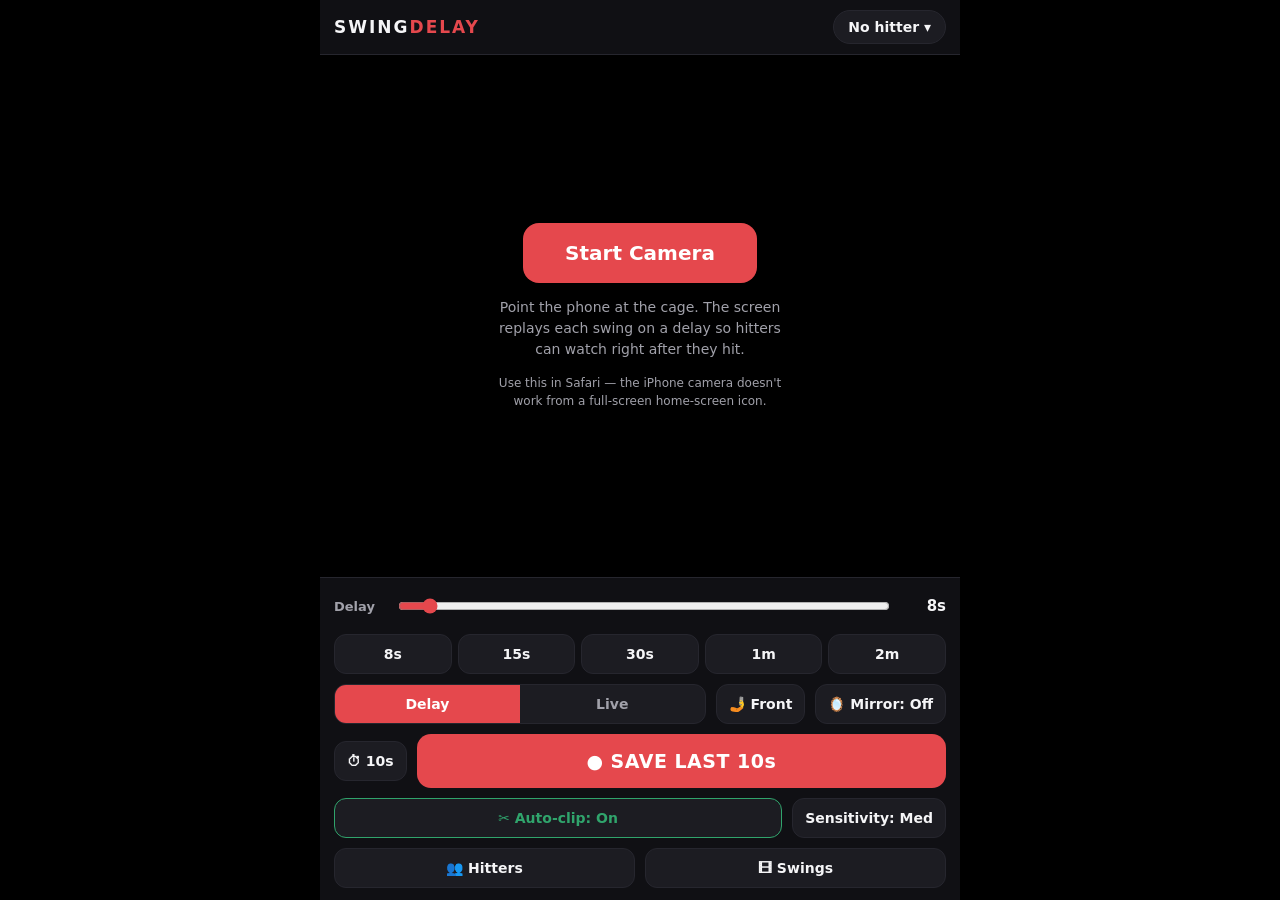
==== index.html @ 63781891 "Fix strobe: only clear+redraw display canvas when the frame actually changes" ====
<!DOCTYPE html>
<html lang="en">
<head>
<meta charset="utf-8"/>
<meta name="viewport" content="width=device-width, initial-scale=1, maximum-scale=1, user-scalable=no, viewport-fit=cover"/>
<!-- NOTE: apple-mobile-web-app-capable is intentionally NOT set. iOS blocks getUserMedia inside standalone home-screen web apps, so the home-screen icon must open this page in Safari, where the camera works. -->
<meta name="mobile-web-app-capable" content="yes"/>
<meta name="apple-mobile-web-app-status-bar-style" content="black-translucent"/>
<meta name="theme-color" content="#000000"/>
<title>Swing Delay</title>
<link rel="icon" href="data:image/svg+xml,%3Csvg xmlns='http://www.w3.org/2000/svg' viewBox='0 0 100 100'%3E%3Ccircle cx='50' cy='50' r='44' fill='%23e5484d'/%3E%3Ccircle cx='50' cy='50' r='17' fill='white'/%3E%3C/svg%3E"/>
<style>
:root{
  --bg:#000; --panel:#101014; --line:#26262e; --txt:#f5f5f7; --dim:#a1a1aa;
  --red:#e5484d; --green:#30a46c; --blue:#3e9bff; --amber:#f5a524;
}
*{box-sizing:border-box;-webkit-tap-highlight-color:transparent;}
html,body{height:100%;margin:0;padding:0;}
body{
  background:var(--bg); color:var(--txt);
  font-family:-apple-system,BlinkMacSystemFont,"SF Pro Text",system-ui,sans-serif;
  display:flex; flex-direction:column; max-width:640px; margin:0 auto;
  height:100%; height:100dvh; overflow:hidden; overscroll-behavior:none;
  user-select:none; -webkit-user-select:none;
}
button{font-family:inherit;}
.topbar{
  display:flex; align-items:center; justify-content:space-between;
  padding:calc(env(safe-area-inset-top,0px) + 10px) 14px 10px;
  border-bottom:1px solid var(--line); background:var(--panel);
}
.topbar h1{font-size:17px; letter-spacing:2px; margin:0; font-weight:800;}
.topbar h1 span{color:var(--red);}
#profileChip{
  background:#1c1c22; color:var(--txt); border:1px solid var(--line);
  border-radius:999px; padding:8px 14px; font-size:14px; font-weight:600; max-width:55%;
  white-space:nowrap; overflow:hidden; text-overflow:ellipsis;
}
#profileChip .bats{color:var(--amber); font-weight:800; margin-left:6px;}
main{flex:1; display:flex; flex-direction:column; min-height:0; position:relative;}
#stage{flex:1; position:relative; background:#000; min-height:0;}
#view{position:absolute; inset:0; width:100%; height:100%; display:block;}
.overlay{
  position:absolute; inset:0; display:flex; flex-direction:column; gap:14px;
  align-items:center; justify-content:center; background:rgba(0,0,0,.72);
  text-align:center; padding:24px; z-index:5;
}
.overlay[hidden]{display:none;}
.overlay p{color:var(--dim); font-size:14px; line-height:1.5; margin:0; max-width:300px;}
#startBtn{
  background:var(--red); color:#fff; border:0; border-radius:16px;
  font-size:20px; font-weight:800; padding:18px 42px;
}
#startBtn:disabled{opacity:.55;}
#warmup{font-size:15px; color:var(--dim); letter-spacing:1px;}
#warmup .dot{display:inline-block; width:8px; height:8px; border-radius:50%; background:var(--amber); margin-right:8px; animation:blink 1s infinite;}
.warmup-inner{font-size:15px; letter-spacing:1px;}
@keyframes blink{50%{opacity:.2;}}
#recDot{
  position:absolute; top:calc(env(safe-area-inset-top,0px) + 12px); left:14px; z-index:4;
  display:flex; align-items:center; gap:6px; font-size:12px; font-weight:700; color:var(--txt);
  background:rgba(0,0,0,.55); padding:6px 10px; border-radius:999px;
}
#recDot[hidden]{display:none;}
#recDot i{width:9px; height:9px; border-radius:50%; background:var(--red); animation:blink 1.2s infinite;}
.controls{background:var(--panel); border-top:1px solid var(--line); padding:10px 14px calc(env(safe-area-inset-bottom,0px) + 12px);}
.crow{display:flex; align-items:center; gap:10px; margin-bottom:10px;}
.crow:last-child{margin-bottom:0;}
.clabel{font-size:13px; color:var(--dim); font-weight:600; min-width:52px;}
#delayRange{flex:1; accent-color:var(--red); height:32px;}
#delayVal{font-size:15px; font-weight:800; min-width:44px; text-align:right;}
.seg{display:flex; background:#1c1c22; border:1px solid var(--line); border-radius:12px; overflow:hidden;}
.seg button{
  flex:1; background:transparent; border:0; color:var(--dim);
  font-size:14px; font-weight:700; padding:11px 0;
}
.seg button.on{background:var(--red); color:#fff;}
.tbtn{
  background:#1c1c22; color:var(--txt); border:1px solid var(--line);
  border-radius:12px; font-size:14px; font-weight:700; padding:11px 12px;
}
.tbtn.on{border-color:var(--green); color:var(--green);}
#saveLenBtn{min-width:64px;}
#saveBtn{
  flex:1; background:var(--red); color:#fff; border:0; border-radius:14px;
  font-size:19px; font-weight:800; padding:16px 0; letter-spacing:.5px;
}
#saveBtn:active{transform:scale(.98);}
.navrow{display:flex; gap:10px;}
.navrow .tbtn{flex:1;}
section.page{flex:1; display:flex; flex-direction:column; min-height:0; background:var(--bg);}
section.page[hidden]{display:none;}
.pagehead{display:flex; align-items:center; justify-content:space-between; padding:14px; border-bottom:1px solid var(--line);}
.pagehead h2{margin:0; font-size:18px;}
.scroll{flex:1; overflow-y:auto; -webkit-overflow-scrolling:touch; padding:12px 14px 24px;}
.card{
  background:var(--panel); border:1px solid var(--line); border-radius:14px;
  padding:13px 14px; margin-bottom:10px; display:flex; align-items:center; gap:10px;
}
.card .nm{flex:1; min-width:0;}
.card .nm b{display:block; font-size:16px; white-space:nowrap; overflow:hidden; text-overflow:ellipsis;}
.card .nm small{color:var(--dim); font-size:12px;}
.badge{
  font-size:12px; font-weight:800; border-radius:8px; padding:4px 8px;
  background:#1c1c22; border:1px solid var(--line); color:var(--amber);
}
.card.sel{border-color:var(--red);}
.mini{
  background:#1c1c22; color:var(--txt); border:1px solid var(--line);
  border-radius:10px; font-size:13px; font-weight:700; padding:9px 11px;
}
.mini.danger{color:var(--red); border-color:#4a2226;}
.mini.go{color:var(--green); border-color:#1d4030;}
.addrow{display:flex; gap:8px; margin-top:6px;}
.addrow input{
  flex:1; background:#1c1c22; border:1px solid var(--line); color:var(--txt);
  border-radius:12px; font-size:16px; padding:12px; font-family:inherit;
}
.addrow select{
  background:#1c1c22; border:1px solid var(--line); color:var(--txt);
  border-radius:12px; font-size:16px; padding:0 10px; font-family:inherit;
}
#addProfileBtn{background:var(--green); color:#fff; border:0; border-radius:12px; font-size:15px; font-weight:800; padding:0 18px;}
.empty{color:var(--dim); text-align:center; padding:32px 20px; font-size:14px; line-height:1.6;}
#playerModal{position:fixed; inset:0; background:rgba(0,0,0,.94); z-index:50; display:flex; flex-direction:column;}
#playerModal[hidden]{display:none;}
#player{flex:1; width:100%; background:#000; min-height:0;}
.prow{display:flex; gap:8px; padding:12px 14px calc(env(safe-area-inset-bottom,0px) + 12px);}
.prow .mini{flex:1; font-size:15px; padding:13px 0;}
#toast{
  position:fixed; left:50%; bottom:calc(env(safe-area-inset-bottom,0px) + 90px); transform:translateX(-50%) translateY(20px);
  background:#232329; color:var(--txt); border:1px solid var(--line); border-radius:999px;
  padding:11px 20px; font-size:14px; font-weight:600; opacity:0; pointer-events:none;
  transition:opacity .25s, transform .25s; z-index:99; max-width:88%; text-align:center;
}
#toast.show{opacity:1; transform:translateX(-50%) translateY(0);}
</style>
</head>
<body>

<header class="topbar">
  <h1>SWING<span>DELAY</span></h1>
  <button id="profileChip" type="button">No hitter ▾</button>
</header>

<main id="viewCamera">
  <div id="stage">
    <canvas id="view"></canvas>
    <video id="delayPlayer" muted playsinline preload="auto" style="position:absolute;inset:0;width:100%;height:100%;object-fit:cover;display:none;background:#000"></video>
    <div id="recDot" hidden><i></i>REC</div>
    <div id="warmup" class="overlay" hidden><div class="warmup-inner"><span class="dot"></span>BUFFERING…</div></div>
    <div id="startOverlay" class="overlay">
      <button id="startBtn" type="button">Start Camera</button>
      <p>Point the phone at the cage. The screen replays each swing on a delay so hitters can watch right after they hit.</p>
      <p style="font-size:12px">Use this in Safari — the iPhone camera doesn't work from a full-screen home-screen icon.</p>
      <div id="camError" hidden style="background:#2a1215;border:1px solid #5c2228;border-radius:14px;padding:14px;max-width:330px">
        <b style="color:#ff8589">Camera unavailable</b>
        <p id="camErrorText" style="margin:8px 0 12px"></p>
        <button id="copyLinkBtn" type="button" class="tbtn">Copy app link</button>
      </div>
    </div>
  </div>
  <div class="controls">
    <div class="crow">
      <span class="clabel">Delay</span>
      <input id="delayRange" type="range" min="2" max="120" step="1" value="8"/>
      <span id="delayVal">8s</span>
    </div>
    <div class="crow" style="gap:6px">
      <button type="button" class="tbtn preset" data-d="8" style="flex:1">8s</button>
      <button type="button" class="tbtn preset" data-d="15" style="flex:1">15s</button>
      <button type="button" class="tbtn preset" data-d="30" style="flex:1">30s</button>
      <button type="button" class="tbtn preset" data-d="60" style="flex:1">1m</button>
      <button type="button" class="tbtn preset" data-d="120" style="flex:1">2m</button>
    </div>
    <div class="crow">
      <div class="seg" style="flex:1">
        <button id="modeDelay" type="button" class="on">Delay</button>
        <button id="modeLive" type="button">Live</button>
      </div>
      <button id="camSwitch" type="button" class="tbtn">🤳 Front</button>
      <button id="mirrorBtn" type="button" class="tbtn">🪞 Mirror: Off</button>
    </div>
    <div class="crow">
      <button id="saveLenBtn" type="button" class="tbtn">⏱ 10s</button>
      <button id="saveBtn" type="button">● SAVE SWING</button>
    </div>
    <div class="crow">
      <button id="autoClipBtn" type="button" class="tbtn" style="flex:1">✂️ Auto-clip: On</button>
      <button id="sensBtn" type="button" class="tbtn">Sensitivity: Med</button>
    </div>
    <div class="crow navrow">
      <button id="navHitters" type="button" class="tbtn">👥 Hitters</button>
      <button id="navSwings" type="button" class="tbtn">🎞 Swings</button>
    </div>
  </div>
</main>

<section id="viewProfiles" class="page" hidden>
  <div class="pagehead"><h2>Hitters</h2><button id="backFromProfiles" type="button" class="mini">← Camera</button></div>
  <div class="scroll">
    <div id="profileList"></div>
    <div class="addrow">
      <input id="newName" type="text" placeholder="Hitter name" autocomplete="off" maxlength="40"/>
      <select id="newBats"><option value="R">R</option><option value="L">L</option><option value="S">S</option></select>
      <button id="addProfileBtn" type="button">Add</button>
    </div>
  </div>
</section>

<section id="viewSwings" class="page" hidden>
  <div class="pagehead"><h2 id="swingsTitle">Swings</h2><button id="backFromSwings" type="button" class="mini">← Camera</button></div>
  <div class="scroll"><div id="swingList"></div></div>
</section>

<div id="playerModal" hidden>
  <video id="player" controls playsinline preload="metadata"></video>
  <div class="prow">
    <button id="shareSwingBtn" type="button" class="mini go">Share</button>
    <button id="dlSwingBtn" type="button" class="mini">Download</button>
    <button id="delSwingBtn" type="button" class="mini danger">Delete</button>
    <button id="closePlayerBtn" type="button" class="mini">Close</button>
  </div>
</div>

<div id="toast"></div>
<video id="src" muted playsinline style="display:none"></video>

<script>
'use strict';
/* ================= helpers ================= */
const $ = (id) => document.getElementById(id);
function toast(msg){
  const t = $('toast');
  t.textContent = msg;
  t.classList.add('show');
  clearTimeout(t._timer);
  t._timer = setTimeout(() => t.classList.remove('show'), 2400);
}
function fmtDate(ts){
  const d = new Date(ts);
  return d.toLocaleDateString(undefined,{month:'short',day:'numeric'}) + ' ' +
         d.toLocaleTimeString(undefined,{hour:'numeric',minute:'2-digit'});
}
function fileStamp(ts){
  const d = new Date(ts), p = (n) => String(n).padStart(2,'0');
  return d.getFullYear() + p(d.getMonth()+1) + p(d.getDate()) + '-' + p(d.getHours()) + p(d.getMinutes());
}
function fmtDelay(s){
  s = Math.round(s);
  if (s < 60) return s + 's';
  const m = Math.floor(s / 60), r = s % 60;
  return r ? (m + 'm ' + r + 's') : (m + 'm');
}
function safeName(s){ return ((s || 'hitter').replace(/[^\w\-]+/g,'').slice(0,24)) || 'hitter'; }

/* ================= prefs ================= */
const DEFAULT_PREFS = { delay:8, mode:'delay', saveLen:10, facing:'user', flip:{user:false,environment:false}, profileId:null, autoClip:true, sens:'med' };
let prefs = Object.assign({}, DEFAULT_PREFS);
try {
  const raw = localStorage.getItem('swingdelay-prefs');
  if (raw) prefs = Object.assign({}, DEFAULT_PREFS, JSON.parse(raw));
} catch(e){}
if (!prefs.flip || typeof prefs.flip !== 'object') prefs.flip = {user:false, environment:false};
function savePrefs(){ try { localStorage.setItem('swingdelay-prefs', JSON.stringify(prefs)); } catch(e){} }
function flipOn(){ return !!(prefs.flip && prefs.flip[prefs.facing]); }

/* ================= IndexedDB ================= */
let db = null;
function openDB(){
  return new Promise((resolve, reject) => {
    const req = indexedDB.open('swing-delay-db', 1);
    req.onupgradeneeded = (e) => {
      const d = e.target.result;
      d.createObjectStore('profiles', {keyPath:'id', autoIncrement:true});
      const s = d.createObjectStore('swings', {keyPath:'id', autoIncrement:true});
      s.createIndex('byProfile', 'profileId', {unique:false});
    };
    req.onsuccess = (e) => resolve(e.target.result);
    req.onerror = () => reject(req.error);
  });
}
function idb(store, mode, fn){
  return new Promise((resolve, reject) => {
    let req;
    try { req = fn(db.transaction(store, mode).objectStore(store)); }
    catch(err){ reject(err); return; }
    req.onsuccess = () => resolve(req.result);
    req.onerror = () => reject(req.error);
  });
}
const Profiles = {
  all: () => idb('profiles','readonly',(s) => s.getAll()),
  add: (p) => idb('profiles','readwrite',(s) => s.add(p)),
  del: (id) => idb('profiles','readwrite',(s) => s.delete(id))
};
const Swings = {
  byProfile: (pid) => idb('swings','readonly',(s) => s.index('byProfile').getAll(pid)),
  get: (id) => idb('swings','readonly',(s) => s.get(id)),
  add: (sw) => idb('swings','readwrite',(s) => s.add(sw)),
  del: (id) => idb('swings','readwrite',(s) => s.delete(id))
};

/* ================= camera + delay engine ================= */
const src = $('src'), view = $('view'), vctx = view.getContext('2d'), dpv = $('delayPlayer');
const capCanvas = document.createElement('canvas');   // small frames for the delay buffer
const recCanvas = document.createElement('canvas');   // full-res frames for recording
let stream = null, camReady = false, capTimer = null, rafId = 0;
let frameBuf = [];              // [{bm: ImageBitmap, t}] newest last (t = performance.now())
let lastDrawn = null;           // bitmap currently on the display canvas (skip redundant redraws)
let recorder = null, chunks = [], initChunk = null, recMime = '', recExt = 'mp4';
const MAX_BUF_MS = 17500;       // covers the 15s max delay + margin
let recTick = 0;

function drawCorrected(ctx, w, h, flip){
  const vw = src.videoWidth, vh = src.videoHeight;
  if (!vw || !vh || src.readyState < 2) return false;
  const s = Math.max(w/vw, h/vh), dw = vw*s, dh = vh*s;
  const dx = (w-dw)/2, dy = (h-dh)/2;
  ctx.save();
  if (flip){ ctx.translate(w, 0); ctx.scale(-1, 1); }
  ctx.drawImage(src, dx, dy, dw, dh);
  ctx.restore();
  return true;
}
function drawCover(ctx, img, cw, ch){
  const vw = img.width || img.videoWidth || img.naturalWidth, vh = img.height || img.videoHeight || img.naturalHeight;
  if (!vw || !vh) return;
  const s = Math.max(cw/vw, ch/vh), dw = vw*s, dh = vh*s;
  ctx.drawImage(img, (cw-dw)/2, (ch-dh)/2, dw, dh);
}
/* ================= swing auto-detection =================
   Watches the motion level of the captured frames. A swing shows up as a
   burst of strong motion; when it settles, the clip [start-1.2s, end+0.6s]
   is saved automatically under the selected hitter. */
const MOTION_W = 48, MOTION_H = 27;
const motionCanvas = document.createElement('canvas');
motionCanvas.width = MOTION_W; motionCanvas.height = MOTION_H;
const motionCtx = motionCanvas.getContext('2d', {willReadFrequently:true});
let prevMotion = null, consecHigh = 0, consecLow = 0;
let swingState = 'idle', swingStartWall = 0, lastClipAt = 0;
const SENS = {
  low:  {start:0.16, end:0.050, label:'Low'},
  med:  {start:0.10, end:0.040, label:'Med'},
  high: {start:0.06, end:0.030, label:'High'}
};
function resetSwingDetect(){ swingState = 'idle'; consecHigh = 0; consecLow = 0; prevMotion = null; }
function motionScore(){
  motionCtx.drawImage(capCanvas, 0, 0, MOTION_W, MOTION_H);
  let d;
  try { d = motionCtx.getImageData(0, 0, MOTION_W, MOTION_H).data; }
  catch(e){ return 0; }
  if (!prevMotion){ prevMotion = new Uint8ClampedArray(d.length); prevMotion.set(d); return 0; }
  let sum = 0;
  const n = MOTION_W * MOTION_H;
  for (let i = 0; i < d.length; i += 4){
    const g = (d[i] + d[i+1] + d[i+2]) / 3;
    const pg = (prevMotion[i] + prevMotion[i+1] + prevMotion[i+2]) / 3;
    sum += Math.abs(g - pg);
  }
  prevMotion.set(d);
  return sum / n / 255;
}
function updateSwingDetect(score){
  const now = Date.now();
  if (!prefs.autoClip || !prefs.profileId || !camReady){ resetSwingDetect(); return; }
  if (now - lastClipAt < 5000){ resetSwingDetect(); return; }   // cooldown between auto clips
  const th = SENS[prefs.sens] || SENS.med;
  if (swingState === 'idle'){
    consecHigh = (score > th.start) ? consecHigh + 1 : 0;
    if (consecHigh >= 3){ swingState = 'swinging'; swingStartWall = now; consecLow = 0; }
  } else {
    consecLow = (score < th.end) ? consecLow + 1 : 0;
    const dur = now - swingStartWall;
    if ((consecLow >= 8 && dur > 800) || dur > 6000) finishAutoClip(now);
  }
}
function finishAutoClip(now){
  resetSwingDetect();
  lastClipAt = now;
  let t0 = swingStartWall - 1200, t1 = now + 600;
  if (t1 - t0 < 2000) t1 = t0 + 2000;
  const blob = extractClip(t0, t1);
  if (!blob) return;   // not enough buffered video yet
  const dur = Math.round((t1 - t0) / 1000);
  Swings.add({profileId: prefs.profileId, ts: Date.now(), dur: dur, mime: recMime, blob: blob}).then(() => {
    toast('Auto-clipped swing ✓');
    if (!$('viewSwings').hidden) renderSwings();
  }).catch(() => {});
}

/* ============ delay frame buffer (ImageBitmap ring, no encode/decode) ============ */
function captureFrame(){
  if (!camReady || src.readyState < 2) return;
  const vw = src.videoWidth, vh = src.videoHeight;
  if (!vw || !vh) return;
  const W = 320, H = Math.round(W * vh / vw);
  if (capCanvas.width !== W || capCanvas.height !== H){ capCanvas.width = W; capCanvas.height = H; }
  if (!drawCorrected(capCanvas.getContext('2d'), W, H, flipOn())) return;
  const t = performance.now();
  if (window.createImageBitmap){
    createImageBitmap(capCanvas).then((bm) => {
      frameBuf.push({bm: bm, t: t});
      pruneFrames();
    }).catch(() => {});
  }
  updateSwingDetect(motionScore());
}
function pruneFrames(){
  const cutoff = performance.now() - MAX_BUF_MS;
  while (frameBuf.length && frameBuf[0].t < cutoff){
    const f = frameBuf.shift();
    try { f.bm.close(); } catch(e){}
  }
}
function clearFrames(){
  frameBuf.forEach((f) => { try { f.bm.close(); } catch(e){} });
  frameBuf = [];
  lastDrawn = null;
}

/* ============ long-delay playback (for delays over 15s, up to 2 min) ============
   The recorder's 1-second chunks double as a ~2.5-minute lookback buffer, so
   long delays play those chunks through a video element instead of the
   frame ring (which would need far too much memory at that range). */
let dpCurT = -1, dpUrl = null, dpLastTick = 0;
function dpCleanup(){
  try { dpv.pause(); } catch(e){}
  dpv.removeAttribute('src'); dpv.load();
  if (dpUrl){ try { URL.revokeObjectURL(dpUrl); } catch(e){} dpUrl = null; }
  dpCurT = -1;
  dpv.style.display = 'none';
}
function dpChunkFor(target){
  for (let i = chunks.length - 1; i >= 0; i--){
    const c = chunks[i];
    if (c.blob === initChunk) continue;
    if (c.t - 1000 <= target) return c;
  }
  return null;
}
function dpPlayChunkT(t){
  const c = chunks.find((x) => x.t === t && x.blob !== initChunk);
  if (!c || !initChunk) return;
  if (dpUrl){ try { URL.revokeObjectURL(dpUrl); } catch(e){} }
  dpCurT = t;
  dpUrl = URL.createObjectURL(new Blob([initChunk, c.blob], {type: recMime}));
  dpv.style.display = 'block';
  if (dpv.src !== dpUrl) dpv.src = dpUrl;
  dpv.play().catch(() => {});
}
function dpTick(){
  if (!camReady || !initChunk || chunks.length < 3) return;
  const target = Date.now() - prefs.delay * 1000;
  const c = dpChunkFor(target);
  if (!c){ $('warmup').hidden = false; return; }   // still buffering up to the delay
  $('warmup').hidden = true;
  if (c.t === dpCurT){
    if (dpv.paused) dpv.play().catch(() => {});
    return;
  }
  dpPlayChunkT(c.t);
}
function dpOnEnded(){
  // advance to the chunk right after the one that just finished
  const want = dpCurT + 1000;
  let best = null, bestD = 1e9;
  for (const c of chunks){
    if (c.blob === initChunk) continue;
    const d = Math.abs(c.t - want);
    if (d < bestD){ bestD = d; best = c; }
  }
  if (best && bestD < 800) dpPlayChunkT(best.t);
  else dpCurT = -1;   // watchdog tick will resync
}
function drawLoop(){
  rafId = requestAnimationFrame(drawLoop);
  if (!camReady || src.readyState < 2) return;
  const cw = view.width, ch = view.height;
  if (!cw || !ch) return;
  const flip = flipOn();
  const longDelay = prefs.mode === 'delay' && prefs.delay > 15;
  if (longDelay){
    if (dpv.style.display !== 'block') dpv.style.display = 'block';
    const nowMs = performance.now();
    if (nowMs - dpLastTick > 400){ dpLastTick = nowMs; dpTick(); }
  } else {
    if (dpv.style.display === 'block') dpCleanup();
    if (prefs.mode === 'live'){
      // live preview goes through the corrected path too, so the mirror toggle is honored
      vctx.fillStyle = '#000';
      vctx.fillRect(0, 0, cw, ch);
      if (!drawCorrected(vctx, cw, ch, flip)) drawCover(vctx, src, cw, ch);
      lastDrawn = null;
      $('warmup').hidden = true;
    } else {
      const target = performance.now() - prefs.delay*1000;
      let f = null;
      for (let i = frameBuf.length-1; i >= 0; i--){ if (frameBuf[i].t <= target){ f = frameBuf[i]; break; } }
      if (!f && frameBuf.length) f = frameBuf[0];
      if (f){
        // Redraw ONLY when the frame actually changes — and clear+draw together,
        // otherwise the screen strobes black between frames.
        if (f.bm !== lastDrawn){
          vctx.fillStyle = '#000';
          vctx.fillRect(0, 0, cw, ch);
          drawCover(vctx, f.bm, cw, ch);
          lastDrawn = f.bm;
        }
        const span = performance.now() - frameBuf[0].t;
        $('warmup').hidden = span >= prefs.delay*1000;
      } else {
        $('warmup').hidden = false;
      }
    }
  }
  // background recording canvas (corrected, full res) — every 2nd frame is plenty
  if ((recTick++ % 2) === 0){
    const vw = src.videoWidth, vh = src.videoHeight;
    if (vw && vh){
      const RW = 1280, RH = Math.round(RW * vh / vw);
      if (recCanvas.width !== RW || recCanvas.height !== RH){ recCanvas.width = RW; recCanvas.height = RH; }
      drawCorrected(recCanvas.getContext('2d'), RW, RH, flip);
    }
  }
}
function pickMime(){
  if (!window.MediaRecorder) return '';
  const cands = ['video/mp4;codecs="avc1.42E01E,mp4a.40.2"','video/mp4','video/webm;codecs=vp9','video/webm'];
  for (const m of cands){ try { if (MediaRecorder.isTypeSupported(m)) return m; } catch(e){} }
  return '';
}
function startRecorder(){
  stopRecorder();
  recMime = pickMime();
  if (!recMime){ toast('This browser cannot record video.'); return; }
  recExt = recMime.indexOf('mp4') >= 0 ? 'mp4' : 'webm';
  chunks = []; initChunk = null;
  let rs = null;
  try { rs = recCanvas.captureStream(24); } catch(e){ toast('Recording is not supported here.'); return; }
  try {
    recorder = new MediaRecorder(rs, {mimeType: recMime, videoBitsPerSecond: 4000000});
  } catch(e){ toast('Recorder failed to start.'); return; }
  recorder.ondataavailable = (e) => {
    if (e.data && e.data.size > 0){
      if (!initChunk) initChunk = e.data;
      chunks.push({blob:e.data, t:Date.now()});
      const cut = Date.now() - 150000;
      while (chunks.length && chunks[0].t < cut) chunks.shift();
    }
  };
  recorder.onerror = () => toast('Recording error.');
  try { recorder.start(1000); } catch(e){}
}
function stopRecorder(){
  if (recorder && recorder.state !== 'inactive'){ try { recorder.stop(); } catch(e){} }
  recorder = null;
}
let starting = false;
function showCamError(kind){
  const box = $('camError'), txt = $('camErrorText');
  let msg;
  if (kind === 'standalone'){
    msg = 'You opened the old full-screen icon, and Apple blocks the iPhone camera in those. Delete this icon from your home screen, then open the app link in Safari (or add it to your home screen again — the new icon opens in Safari, where the camera works).';
  } else if (kind === 'noapi'){
    msg = 'This browser can\u2019t reach the camera. Open the app link in Safari on your iPhone and tap Start Camera there.';
  } else if (kind === 'NotAllowedError' || kind === 'SecurityError'){
    msg = 'Camera permission was blocked. In Safari, tap the aA button in the address bar \u2192 Website Settings \u2192 Camera \u2192 Allow, then tap Start Camera again.';
  } else if (kind === 'NotFoundError' || kind === 'OverconstrainedError'){
    msg = 'No camera was found on this device (' + kind + ').';
  } else {
    msg = 'The camera didn\u2019t start (' + (kind || 'unknown error') + '). Try opening the app link in Safari.';
  }
  txt.textContent = msg;
  box.hidden = false;
}
function hideCamError(){ $('camError').hidden = true; }
async function startCamera(){
  if (starting) return;
  hideCamError();
  if (window.navigator.standalone === true){ showCamError('standalone'); return; }
  if (!navigator.mediaDevices || !navigator.mediaDevices.getUserMedia){ showCamError('noapi'); return; }
  starting = true;
  const btn = $('startBtn');
  btn.disabled = true; btn.textContent = 'Starting…';
  stopCamera();
  try {
    stream = await navigator.mediaDevices.getUserMedia({
      video: {facingMode: prefs.facing, width:{ideal:1280}, height:{ideal:720}},
      audio: false
    });
  } catch(err){
    starting = false;
    btn.disabled = false; btn.textContent = 'Start Camera';
    showCamError(err && err.name);
    return;
  }
  src.srcObject = stream;
  try { await src.play(); } catch(e){}
  camReady = true;
  $('startOverlay').hidden = true;
  $('recDot').hidden = false;
  clearFrames();
  resetSwingDetect();
  fitCanvas();
  capTimer = setInterval(captureFrame, 83);
  cancelAnimationFrame(rafId);
  rafId = requestAnimationFrame(drawLoop);
  startRecorder();
  starting = false;
  btn.disabled = false; btn.textContent = 'Start Camera';
}
function stopCamera(){
  camReady = false;
  if (capTimer){ clearInterval(capTimer); capTimer = null; }
  cancelAnimationFrame(rafId);
  stopRecorder();
  if (stream){ stream.getTracks().forEach((t) => { try { t.stop(); } catch(e){} }); stream = null; }
  src.srcObject = null;
  clearFrames();
  resetSwingDetect();
  dpCleanup();
  $('startOverlay').hidden = false;
  $('warmup').hidden = true;
  $('recDot').hidden = true;
}

/* ================= clip extraction + saving =================
   The recorder keeps ~2.5 min of 1s chunks. A clip is the init segment +
   every chunk overlapping [t0, t1]. */
function extractClip(t0, t1){
  if (!recorder || !initChunk || chunks.length < 3) return null;
  const segs = chunks.filter((c) => {
    if (c.blob === initChunk) return false;
    const cs = c.t - 1000, ce = c.t;   // chunk covers roughly [t-1000, t]
    return cs <= t1 && ce >= t0;
  }).map((c) => c.blob);
  if (!segs.length) return null;
  return new Blob([initChunk].concat(segs), {type: recMime});
}
async function saveSwing(){
  if (!prefs.profileId){ toast('Pick a hitter first.'); showView('profiles'); return; }
  const now = Date.now();
  const blob = extractClip(now - prefs.saveLen*1000, now);
  if (!blob){ toast('Still rolling — try again in a few seconds.'); return; }
  try {
    await Swings.add({profileId: prefs.profileId, ts: Date.now(), dur: prefs.saveLen, mime: recMime, blob: blob});
  } catch(e){ toast('Save failed — storage may be full.'); return; }
  const p = await getProfile(prefs.profileId);
  toast('Saved to ' + (p ? p.name : 'hitter'));
  if (!$('viewSwings').hidden) renderSwings();
}
async function getProfile(id){
  const all = await Profiles.all();
  for (const p of all) if (p.id === id) return p;
  return null;
}

/* ================= views ================= */
const VIEWS = ['viewCamera','viewProfiles','viewSwings'];
function showView(id){
  VIEWS.forEach((v) => { $(v).hidden = (v !== id); });
  if (id === 'viewProfiles') renderProfiles();
  if (id === 'viewSwings') renderSwings();
  if (id === 'viewCamera') fitCanvas();
}
function fitCanvas(){
  const r = $('stage').getBoundingClientRect();
  const dpr = Math.min(2, window.devicePixelRatio || 1);
  const w = Math.max(1, Math.round(r.width * dpr)), h = Math.max(1, Math.round(r.height * dpr));
  if (view.width !== w || view.height !== h){ view.width = w; view.height = h; }
}

/* ================= profiles UI ================= */
async function refreshChip(){
  const p = prefs.profileId ? await getProfile(prefs.profileId) : null;
  $('profileChip').innerHTML = p ? (escapeHtml(p.name) + '<span class="bats">' + escapeHtml(p.bats||'') + '</span> ▾') : 'No hitter ▾';
}
function escapeHtml(s){ return String(s).replace(/[&<>"']/g, (c) => ({'&':'&amp;','<':'&lt;','>':'&gt;','"':'&quot;',"'":'&#39;'}[c])); }
async function renderProfiles(){
  const list = $('profileList');
  const profiles = await Profiles.all();
  profiles.sort((a,b) => (a.name||'').localeCompare(b.name||''));
  if (!profiles.length){ list.innerHTML = '<div class="empty">No hitters yet.<br/>Add your first hitter below.</div>'; return; }
  const counts = {};
  for (const p of profiles){
    try { counts[p.id] = (await Swings.byProfile(p.id)).length; } catch(e){ counts[p.id] = 0; }
  }
  list.innerHTML = '';
  profiles.forEach((p) => {
    const card = document.createElement('div');
    card.className = 'card' + (p.id === prefs.profileId ? ' sel' : '');
    const nm = document.createElement('div'); nm.className = 'nm';
    const b = document.createElement('b'); b.textContent = p.name;
    const sm = document.createElement('small'); sm.textContent = (counts[p.id]||0) + ' saved swings';
    nm.appendChild(b); nm.appendChild(sm);
    const badge = document.createElement('span'); badge.className = 'badge'; badge.textContent = p.bats || '';
    const sel = document.createElement('button'); sel.type='button'; sel.className='mini go'; sel.textContent='Select';
    sel.onclick = async () => { prefs.profileId = p.id; savePrefs(); await refreshChip(); await renderProfiles(); toast(p.name + ' selected'); };
    const vw = document.createElement('button'); vw.type='button'; vw.className='mini'; vw.textContent='Swings';
    vw.onclick = async () => { prefs.profileId = p.id; savePrefs(); await refreshChip(); showView('swings'); };
    const del = document.createElement('button'); del.type='button'; del.className='mini danger'; del.textContent='✕';
    del.onclick = async () => {
      if (!confirm('Delete ' + p.name + ' and all saved swings?')) return;
      const sws = await Swings.byProfile(p.id);
      for (const s of sws){ try { await Swings.del(s.id); } catch(e){} }
      await Profiles.del(p.id);
      if (prefs.profileId === p.id){ prefs.profileId = null; savePrefs(); await refreshChip(); }
      await renderProfiles();
    };
    card.appendChild(nm); card.appendChild(badge); card.appendChild(sel); card.appendChild(vw); card.appendChild(del);
    list.appendChild(card);
  });
}
async function renderSwings(){
  const list = $('swingList');
  const p = prefs.profileId ? await getProfile(prefs.profileId) : null;
  $('swingsTitle').textContent = p ? ('Swings — ' + p.name) : 'Swings';
  if (!p){ list.innerHTML = '<div class="empty">Pick a hitter first.</div>'; return; }
  let sws = [];
  try { sws = await Swings.byProfile(p.id); } catch(e){}
  sws.sort((a,b) => b.ts - a.ts);
  if (!sws.length){ list.innerHTML = '<div class="empty">No saved swings for ' + escapeHtml(p.name) + ' yet.<br/>Hit ● SAVE SWING on the camera screen after a swing.</div>'; return; }
  list.innerHTML = '';
  sws.forEach((s) => {
    const card = document.createElement('div'); card.className = 'card';
    const nm = document.createElement('div'); nm.className = 'nm';
    const b = document.createElement('b'); b.textContent = fmtDate(s.ts);
    const sm = document.createElement('small'); sm.textContent = 'last ' + (s.dur || '?') + 's • ' + ((s.mime||'').indexOf('mp4') >= 0 ? 'mp4' : 'webm');
    nm.appendChild(b); nm.appendChild(sm);
    const play = document.createElement('button'); play.type='button'; play.className='mini go'; play.textContent='Play';
    play.onclick = () => openPlayer(s.id);
    const dl = document.createElement('button'); dl.type='button'; dl.className='mini'; dl.textContent='⤓';
    dl.onclick = () => downloadSwing(s.id);
    const del = document.createElement('button'); del.type='button'; del.className='mini danger'; del.textContent='✕';
    del.onclick = async () => { if (!confirm('Delete this swing?')) return; await Swings.del(s.id); await renderSwings(); };
    card.appendChild(nm); card.appendChild(play); card.appendChild(dl); card.appendChild(del);
    list.appendChild(card);
  });
}

/* ================= player modal ================= */
let playerSwingId = null, playerUrl = null;
async function openPlayer(id){
  const s = await Swings.get(id);
  if (!s){ toast('Swing not found.'); return; }
  playerSwingId = id;
  if (playerUrl){ try { URL.revokeObjectURL(playerUrl); } catch(e){} }
  playerUrl = URL.createObjectURL(s.blob);
  const v = $('player');
  v.src = playerUrl;
  $('playerModal').hidden = false;
  try { await v.play(); } catch(e){}
}
function closePlayer(){
  const v = $('player');
  try { v.pause(); } catch(e){}
  v.removeAttribute('src'); v.load();
  if (playerUrl){ try { URL.revokeObjectURL(playerUrl); } catch(e){} playerUrl = null; }
  playerSwingId = null;
  $('playerModal').hidden = true;
}
async function swingFile(id){
  const s = await Swings.get(id);
  if (!s) return null;
  const p = await getProfile(s.profileId);
  const ext = (s.mime && s.mime.indexOf('mp4') >= 0) ? 'mp4' : 'webm';
  const fname = 'Swing-' + safeName(p ? p.name : 'hitter') + '-' + fileStamp(s.ts) + '.' + ext;
  return {blob: s.blob, mime: s.mime || 'video/mp4', fname: fname};
}
async function downloadSwing(id){
  const f = await swingFile(id);
  if (!f){ toast('Swing not found.'); return; }
  const url = URL.createObjectURL(f.blob);
  const a = document.createElement('a');
  a.href = url; a.download = f.fname;
  document.body.appendChild(a); a.click(); a.remove();
  setTimeout(() => { try { URL.revokeObjectURL(url); } catch(e){} }, 8000);
  toast('Downloading…');
}
async function shareSwing(id){
  const f = await swingFile(id);
  if (!f){ toast('Swing not found.'); return; }
  try {
    const file = new File([f.blob], f.fname, {type: f.mime});
    if (navigator.canShare && navigator.canShare({files:[file]})){
      await navigator.share({files:[file], title:'Swing video'});
      return;
    }
  } catch(e){ /* user cancelled or share failed */ return; }
  toast('Sharing is not supported here — use Download.');
}

/* ================= wiring ================= */
function syncControls(){
  $('delayRange').value = Math.min(120, Math.max(2, prefs.delay));
  $('delayVal').textContent = fmtDelay(prefs.delay);
  $('modeDelay').classList.toggle('on', prefs.mode === 'delay');
  $('modeLive').classList.toggle('on', prefs.mode === 'live');
  $('camSwitch').textContent = prefs.facing === 'user' ? '🤳 Front' : '📷 Back';
  $('mirrorBtn').textContent = '🪞 Mirror: ' + (flipOn() ? 'On' : 'Off');
  $('mirrorBtn').classList.toggle('on', flipOn());
  $('saveLenBtn').textContent = '⏱ ' + prefs.saveLen + 's';
  $('saveBtn').textContent = '● SAVE LAST ' + prefs.saveLen + 's';
  $('autoClipBtn').textContent = '✂️ Auto-clip: ' + (prefs.autoClip ? 'On' : 'Off');
  $('autoClipBtn').classList.toggle('on', !!prefs.autoClip);
  $('sensBtn').textContent = 'Sensitivity: ' + ((SENS[prefs.sens] || SENS.med).label);
}
async function init(){
  try { db = await openDB(); }
  catch(e){ toast('Storage unavailable — profiles and swings will not save.'); }
  syncControls();
  await refreshChip();
  $('delayRange').addEventListener('input', (e) => { prefs.delay = parseInt(e.target.value,10) || 8; savePrefs(); syncControls(); });
  document.querySelectorAll('.preset').forEach((b) => {
    b.onclick = () => { prefs.delay = parseInt(b.dataset.d, 10) || 8; savePrefs(); syncControls(); };
  });
  dpv.addEventListener('ended', dpOnEnded);
  dpv.addEventListener('error', () => { dpCurT = -1; });
  $('modeDelay').onclick = () => { prefs.mode = 'delay'; savePrefs(); syncControls(); };
  $('modeLive').onclick = () => { prefs.mode = 'live'; savePrefs(); syncControls(); };
  $('camSwitch').onclick = async () => {
    prefs.facing = prefs.facing === 'user' ? 'environment' : 'user';
    savePrefs(); syncControls();
    if (camReady) await startCamera();
    toast(prefs.facing === 'user' ? 'Front camera' : 'Back camera');
  };
  $('mirrorBtn').onclick = () => {
    prefs.flip[prefs.facing] = !flipOn();
    savePrefs(); syncControls();
    toast(flipOn() ? 'Mirror on — image flipped' : 'Mirror off — true orientation');
  };
  const lens = [5,10,15];
  $('saveLenBtn').onclick = () => {
    const i = lens.indexOf(prefs.saveLen);
    prefs.saveLen = lens[(i+1) % lens.length];
    savePrefs(); syncControls();
  };
  $('startBtn').onclick = startCamera;
  $('copyLinkBtn').onclick = async () => {
    try { await navigator.clipboard.writeText(location.href); toast('Link copied — paste it in Safari'); }
    catch(e){ toast('Copy failed — long-press the address bar to copy the link'); }
  };
  $('saveBtn').onclick = saveSwing;
  $('autoClipBtn').onclick = () => {
    prefs.autoClip = !prefs.autoClip; savePrefs(); syncControls(); resetSwingDetect();
    toast(prefs.autoClip ? 'Auto-clip on — swings save themselves' : 'Auto-clip off');
  };
  $('sensBtn').onclick = () => {
    const order = ['low','med','high'];
    prefs.sens = order[(order.indexOf(prefs.sens) + 1) % order.length];
    savePrefs(); syncControls(); resetSwingDetect();
  };
  $('profileChip').onclick = () => showView('profiles');
  $('navHitters').onclick = () => showView('profiles');
  $('navSwings').onclick = () => showView('swings');
  $('backFromProfiles').onclick = () => showView('camera');
  $('backFromSwings').onclick = () => showView('camera');
  $('addProfileBtn').onclick = async () => {
    const name = $('newName').value.trim();
    if (!name){ toast('Type a hitter name first.'); return; }
    const bats = $('newBats').value;
    const id = await Profiles.add({name:name, bats:bats, ts:Date.now()});
    $('newName').value = '';
    prefs.profileId = id; savePrefs();
    await refreshChip(); await renderProfiles();
    toast(name + ' added');
  };
  $('newName').addEventListener('keydown', (e) => { if (e.key === 'Enter') $('addProfileBtn').click(); });
  $('closePlayerBtn').onclick = closePlayer;
  $('dlSwingBtn').onclick = () => { if (playerSwingId) downloadSwing(playerSwingId); };
  $('shareSwingBtn').onclick = () => { if (playerSwingId) shareSwing(playerSwingId); };
  $('delSwingBtn').onclick = async () => {
    if (!playerSwingId) return;
    if (!confirm('Delete this swing?')) return;
    await Swings.del(playerSwingId);
    closePlayer(); await renderSwings();
  };
  window.addEventListener('resize', fitCanvas);
  window.addEventListener('orientationchange', () => setTimeout(fitCanvas, 300));
  document.addEventListener('pagehide', stopCamera);
  fitCanvas();
  if (window.navigator.standalone === true) showCamError('standalone');
  showView('camera');
}
document.addEventListener('DOMContentLoaded', init);
</script>
</body>
</html>
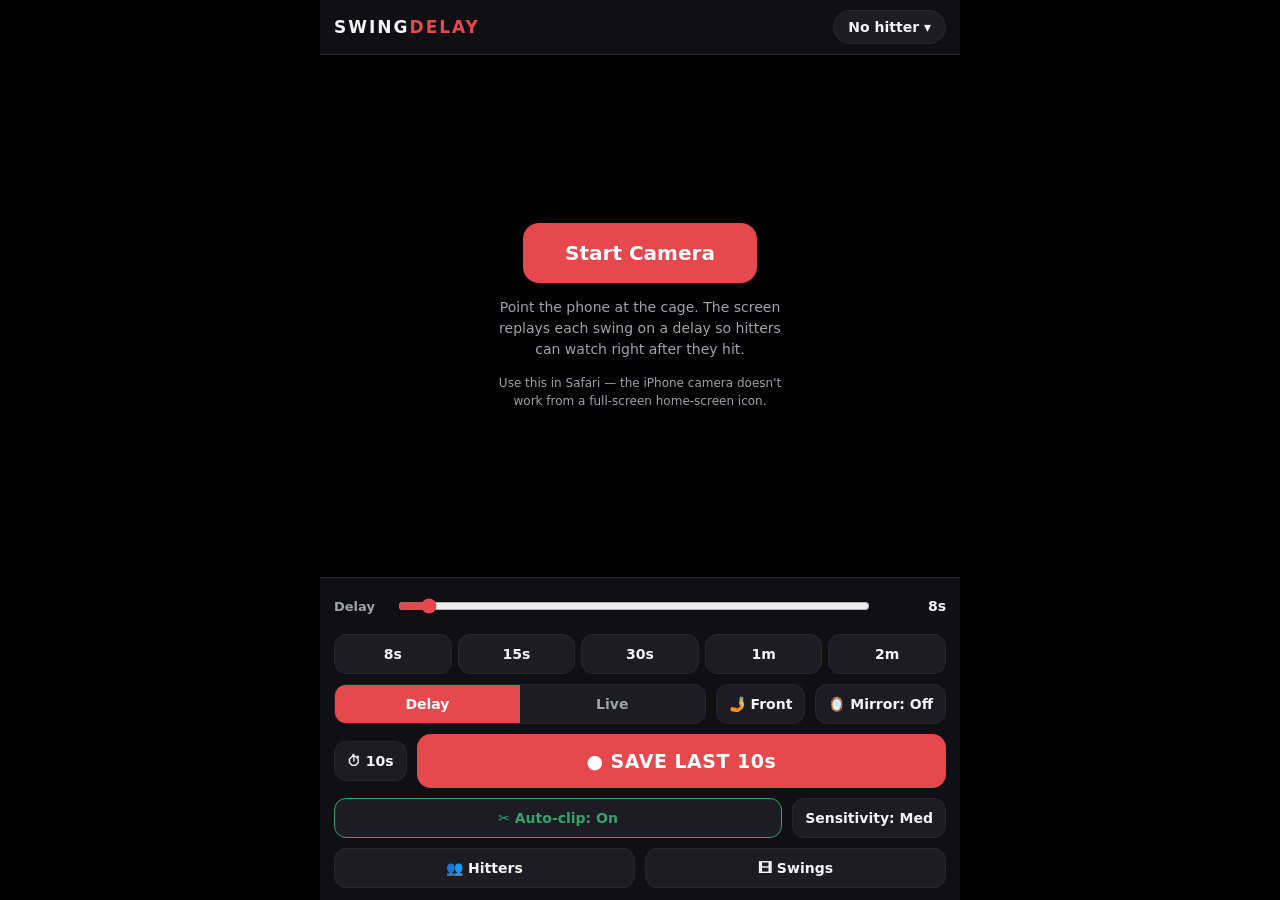
==== commit 016c4e36: "v6: smooth delay playback (ping-pong chunk player), dual recorders (720p30 view ring + 4K60 clip rin" ====
--- a/index.html
+++ b/index.html
@@ -5,7 +5,6 @@
 <meta name="viewport" content="width=device-width, initial-scale=1, maximum-scale=1, user-scalable=no, viewport-fit=cover"/>
 <!-- NOTE: apple-mobile-web-app-capable is intentionally NOT set. iOS blocks getUserMedia inside standalone home-screen web apps, so the home-screen icon must open this page in Safari, where the camera works. -->
 <meta name="mobile-web-app-capable" content="yes"/>
-<meta name="apple-mobile-web-app-status-bar-style" content="black-translucent"/>
 <meta name="theme-color" content="#000000"/>
 <title>Swing Delay</title>
 <link rel="icon" href="data:image/svg+xml,%3Csvg xmlns='http://www.w3.org/2000/svg' viewBox='0 0 100 100'%3E%3Ccircle cx='50' cy='50' r='44' fill='%23e5484d'/%3E%3Ccircle cx='50' cy='50' r='17' fill='white'/%3E%3C/svg%3E"/>
@@ -37,9 +36,14 @@
   white-space:nowrap; overflow:hidden; text-overflow:ellipsis;
 }
 #profileChip .bats{color:var(--amber); font-weight:800; margin-left:6px;}
+#storageBanner{background:#3a2b12;color:#ffd88a;font-size:13px;padding:10px 14px;border-bottom:1px solid #5c4a1f;line-height:1.45;}
+#storageBanner[hidden]{display:none;}
 main{flex:1; display:flex; flex-direction:column; min-height:0; position:relative;}
 #stage{flex:1; position:relative; background:#000; min-height:0;}
-#view{position:absolute; inset:0; width:100%; height:100%; display:block;}
+#liveView{position:absolute; inset:0; width:100%; height:100%; object-fit:cover; background:#000;}
+#delayStage{position:absolute; inset:0; display:none;}
+#delayStage.on{display:block;}
+#delayStage video{position:absolute; inset:0; width:100%; height:100%; object-fit:cover; background:#000;}
 .overlay{
   position:absolute; inset:0; display:flex; flex-direction:column; gap:14px;
   align-items:center; justify-content:center; background:rgba(0,0,0,.72);
@@ -54,8 +58,8 @@
 #startBtn:disabled{opacity:.55;}
 #warmup{font-size:15px; color:var(--dim); letter-spacing:1px;}
 #warmup .dot{display:inline-block; width:8px; height:8px; border-radius:50%; background:var(--amber); margin-right:8px; animation:blink 1s infinite;}
+@keyframes blink{50%{opacity:.2;}}
 .warmup-inner{font-size:15px; letter-spacing:1px;}
-@keyframes blink{50%{opacity:.2;}}
 #recDot{
   position:absolute; top:calc(env(safe-area-inset-top,0px) + 12px); left:14px; z-index:4;
   display:flex; align-items:center; gap:6px; font-size:12px; font-weight:700; color:var(--txt);
@@ -63,12 +67,18 @@
 }
 #recDot[hidden]{display:none;}
 #recDot i{width:9px; height:9px; border-radius:50%; background:var(--red); animation:blink 1.2s infinite;}
+#camMode{
+  position:absolute; top:calc(env(safe-area-inset-top,0px) + 12px); right:14px; z-index:4;
+  font-size:12px; font-weight:700; color:var(--txt);
+  background:rgba(0,0,0,.55); padding:6px 10px; border-radius:999px;
+}
+#camMode[hidden]{display:none;}
 .controls{background:var(--panel); border-top:1px solid var(--line); padding:10px 14px calc(env(safe-area-inset-bottom,0px) + 12px);}
 .crow{display:flex; align-items:center; gap:10px; margin-bottom:10px;}
 .crow:last-child{margin-bottom:0;}
 .clabel{font-size:13px; color:var(--dim); font-weight:600; min-width:52px;}
 #delayRange{flex:1; accent-color:var(--red); height:32px;}
-#delayVal{font-size:15px; font-weight:800; min-width:44px; text-align:right;}
+#delayVal{font-size:14px; font-weight:800; min-width:64px; text-align:right;}
 .seg{display:flex; background:#1c1c22; border:1px solid var(--line); border-radius:12px; overflow:hidden;}
 .seg button{
   flex:1; background:transparent; border:0; color:var(--dim);
@@ -122,6 +132,7 @@
 }
 #addProfileBtn{background:var(--green); color:#fff; border:0; border-radius:12px; font-size:15px; font-weight:800; padding:0 18px;}
 .empty{color:var(--dim); text-align:center; padding:32px 20px; font-size:14px; line-height:1.6;}
+.verfoot{text-align:center; color:#3a3a42; font-size:11px; padding:18px 0 6px;}
 #playerModal{position:fixed; inset:0; background:rgba(0,0,0,.94); z-index:50; display:flex; flex-direction:column;}
 #playerModal[hidden]{display:none;}
 #player{flex:1; width:100%; background:#000; min-height:0;}
@@ -142,12 +153,17 @@
   <h1>SWING<span>DELAY</span></h1>
   <button id="profileChip" type="button">No hitter ▾</button>
 </header>
+<div id="storageBanner" hidden>⚠️ <b>Saving is blocked in this browser</b> — hitters and videos can't be saved here.<br><span style="font-size:12px">Fix: open this link in Safari (not inside another app). Also check Settings → Apps → Safari → "Block All Cookies" is OFF. <span id="storageErr"></span></span></div>
 
 <main id="viewCamera">
   <div id="stage">
-    <canvas id="view"></canvas>
-    <video id="delayPlayer" muted playsinline preload="auto" style="position:absolute;inset:0;width:100%;height:100%;object-fit:cover;display:none;background:#000"></video>
+    <video id="liveView" muted playsinline style="display:none"></video>
+    <div id="delayStage">
+      <video id="dpA" muted playsinline preload="auto" style="opacity:0"></video>
+      <video id="dpB" muted playsinline preload="auto" style="opacity:0"></video>
+    </div>
     <div id="recDot" hidden><i></i>REC</div>
+    <div id="camMode" hidden></div>
     <div id="warmup" class="overlay" hidden><div class="warmup-inner"><span class="dot"></span>BUFFERING…</div></div>
     <div id="startOverlay" class="overlay">
       <button id="startBtn" type="button">Start Camera</button>
@@ -205,6 +221,7 @@
       <select id="newBats"><option value="R">R</option><option value="L">L</option><option value="S">S</option></select>
       <button id="addProfileBtn" type="button">Add</button>
     </div>
+    <div class="verfoot">Swing Delay v6</div>
   </div>
 </section>
 
@@ -252,7 +269,8 @@
   const m = Math.floor(s / 60), r = s % 60;
   return r ? (m + 'm ' + r + 's') : (m + 'm');
 }
-function safeName(s){ return ((s || 'hitter').replace(/[^\w\-]+/g,'').slice(0,24)) || 'hitter'; }
+function safeName(s){ return ((s || 'hitter').replace(/[^\w\-]+/g,'').slice(0,24) || 'hitter'); }
+function escapeHtml(s){ return String(s).replace(/[&<>"']/g, (c) => ({'&':'&amp;','<':'&lt;','>':'&gt;','"':'&quot;',"'":'&#39;'}[c])); }
 
 /* ================= prefs ================= */
 const DEFAULT_PREFS = { delay:8, mode:'delay', saveLen:10, facing:'user', flip:{user:false,environment:false}, profileId:null, autoClip:true, sens:'med' };
@@ -266,9 +284,10 @@
 function flipOn(){ return !!(prefs.flip && prefs.flip[prefs.facing]); }
 
 /* ================= IndexedDB ================= */
-let db = null;
+let db = null, storageOK = true, storageErrMsg = '';
 function openDB(){
   return new Promise((resolve, reject) => {
+    if (!window.indexedDB){ reject(new Error('indexedDB missing')); return; }
     const req = indexedDB.open('swing-delay-db', 1);
     req.onupgradeneeded = (e) => {
       const d = e.target.result;
@@ -277,11 +296,13 @@
       s.createIndex('byProfile', 'profileId', {unique:false});
     };
     req.onsuccess = (e) => resolve(e.target.result);
-    req.onerror = () => reject(req.error);
+    req.onerror = () => reject(req.error || new Error('open failed'));
+    setTimeout(() => reject(new Error('open timed out')), 8000);
   });
 }
 function idb(store, mode, fn){
   return new Promise((resolve, reject) => {
+    if (!db){ reject(new Error('storage unavailable')); return; }
     let req;
     try { req = fn(db.transaction(store, mode).objectStore(store)); }
     catch(err){ reject(err); return; }
@@ -300,18 +321,27 @@
   add: (sw) => idb('swings','readwrite',(s) => s.add(sw)),
   del: (id) => idb('swings','readwrite',(s) => s.delete(id))
 };
-
-/* ================= camera + delay engine ================= */
-const src = $('src'), view = $('view'), vctx = view.getContext('2d'), dpv = $('delayPlayer');
-const capCanvas = document.createElement('canvas');   // small frames for the delay buffer
-const recCanvas = document.createElement('canvas');   // full-res frames for recording
-let stream = null, camReady = false, capTimer = null, rafId = 0;
-let frameBuf = [];              // [{bm: ImageBitmap, t}] newest last (t = performance.now())
-let lastDrawn = null;           // bitmap currently on the display canvas (skip redundant redraws)
-let recorder = null, chunks = [], initChunk = null, recMime = '', recExt = 'mp4';
-const MAX_BUF_MS = 17500;       // covers the 15s max delay + margin
-let recTick = 0;
-
+function showStorageError(msg){
+  storageOK = false;
+  storageErrMsg = msg || '';
+  $('storageBanner').hidden = false;
+  if (storageErrMsg) $('storageErr').textContent = '(' + storageErrMsg + ')';
+}
+
+/* ================= elements & state ================= */
+const src = $('src'), liveView = $('liveView'), delayStage = $('delayStage');
+const dpEls = { A: $('dpA'), B: $('dpB') };
+const capCanvas = document.createElement('canvas');   // small frames for motion detection
+let stream = null, camReady = false, starting = false;
+let capTimer = null, rafId = 0, dpTimer = null, recLastT = 0, viewTick = 0;
+
+/* Two recorders:
+   viewR — 720p30 @ ~8Mbps, 130s ring: feeds the smooth delay-view player.
+   clipR — full camera res up to 4K60, adaptive bitrate, 25s ring: feeds saved clips. */
+function makeRec(){ return { canvas: document.createElement('canvas'), recorder: null, chunks: [], initChunk: null, mime: '', ext: 'mp4' }; }
+const viewR = makeRec(), clipR = makeRec();
+
+/* Draw the camera frame corrected for the mirror setting (true orientation by default). */
 function drawCorrected(ctx, w, h, flip){
   const vw = src.videoWidth, vh = src.videoHeight;
   if (!vw || !vh || src.readyState < 2) return false;
@@ -323,16 +353,8 @@
   ctx.restore();
   return true;
 }
-function drawCover(ctx, img, cw, ch){
-  const vw = img.width || img.videoWidth || img.naturalWidth, vh = img.height || img.videoHeight || img.naturalHeight;
-  if (!vw || !vh) return;
-  const s = Math.max(cw/vw, ch/vh), dw = vw*s, dh = vh*s;
-  ctx.drawImage(img, (cw-dw)/2, (ch-dh)/2, dw, dh);
-}
-/* ================= swing auto-detection =================
-   Watches the motion level of the captured frames. A swing shows up as a
-   burst of strong motion; when it settles, the clip [start-1.2s, end+0.6s]
-   is saved automatically under the selected hitter. */
+
+/* ================= swing auto-detection ================= */
 const MOTION_W = 48, MOTION_H = 27;
 const motionCanvas = document.createElement('canvas');
 motionCanvas.width = MOTION_W; motionCanvas.height = MOTION_H;
@@ -364,7 +386,7 @@
 function updateSwingDetect(score){
   const now = Date.now();
   if (!prefs.autoClip || !prefs.profileId || !camReady){ resetSwingDetect(); return; }
-  if (now - lastClipAt < 5000){ resetSwingDetect(); return; }   // cooldown between auto clips
+  if (now - lastClipAt < 5000){ resetSwingDetect(); return; }
   const th = SENS[prefs.sens] || SENS.med;
   if (swingState === 'idle'){
     consecHigh = (score > th.start) ? consecHigh + 1 : 0;
@@ -380,16 +402,14 @@
   lastClipAt = now;
   let t0 = swingStartWall - 1200, t1 = now + 600;
   if (t1 - t0 < 2000) t1 = t0 + 2000;
-  const blob = extractClip(t0, t1);
-  if (!blob) return;   // not enough buffered video yet
+  const blob = extractClip(clipR, t0, t1);
+  if (!blob) return;
   const dur = Math.round((t1 - t0) / 1000);
-  Swings.add({profileId: prefs.profileId, ts: Date.now(), dur: dur, mime: recMime, blob: blob}).then(() => {
+  Swings.add({profileId: prefs.profileId, ts: Date.now(), dur: dur, mime: clipR.mime, blob: blob}).then(() => {
     toast('Auto-clipped swing ✓');
     if (!$('viewSwings').hidden) renderSwings();
   }).catch(() => {});
 }
-
-/* ============ delay frame buffer (ImageBitmap ring, no encode/decode) ============ */
 function captureFrame(){
   if (!camReady || src.readyState < 2) return;
   const vw = src.videoWidth, vh = src.videoHeight;
@@ -397,166 +417,175 @@
   const W = 320, H = Math.round(W * vh / vw);
   if (capCanvas.width !== W || capCanvas.height !== H){ capCanvas.width = W; capCanvas.height = H; }
   if (!drawCorrected(capCanvas.getContext('2d'), W, H, flipOn())) return;
-  const t = performance.now();
-  if (window.createImageBitmap){
-    createImageBitmap(capCanvas).then((bm) => {
-      frameBuf.push({bm: bm, t: t});
-      pruneFrames();
-    }).catch(() => {});
-  }
   updateSwingDetect(motionScore());
 }
-function pruneFrames(){
-  const cutoff = performance.now() - MAX_BUF_MS;
-  while (frameBuf.length && frameBuf[0].t < cutoff){
-    const f = frameBuf.shift();
-    try { f.bm.close(); } catch(e){}
-  }
-}
-function clearFrames(){
-  frameBuf.forEach((f) => { try { f.bm.close(); } catch(e){} });
-  frameBuf = [];
-  lastDrawn = null;
-}
-
-/* ============ long-delay playback (for delays over 15s, up to 2 min) ============
-   The recorder's 1-second chunks double as a ~2.5-minute lookback buffer, so
-   long delays play those chunks through a video element instead of the
-   frame ring (which would need far too much memory at that range). */
-let dpCurT = -1, dpUrl = null, dpLastTick = 0;
-function dpCleanup(){
-  try { dpv.pause(); } catch(e){}
-  dpv.removeAttribute('src'); dpv.load();
-  if (dpUrl){ try { URL.revokeObjectURL(dpUrl); } catch(e){} dpUrl = null; }
-  dpCurT = -1;
-  dpv.style.display = 'none';
+
+/* ================= recorders ================= */
+function pickMime(){
+  if (!window.MediaRecorder) return '';
+  const cands = ['video/mp4;codecs="hvc1.1.6.L153.B0"','video/mp4;codecs="avc1.640034,mp4a.40.2"','video/mp4;codecs="avc1.42E01E,mp4a.40.2"','video/mp4','video/webm;codecs=vp9','video/webm'];
+  for (const m of cands){ try { if (MediaRecorder.isTypeSupported(m)) return m; } catch(e){} }
+  return '';
+}
+function pickClipBitrate(){
+  let w = 1280, h = 720, fps = 30;
+  try {
+    const t = stream && stream.getVideoTracks()[0];
+    const s = t && t.getSettings ? t.getSettings() : {};
+    if (s.width){ w = s.width; h = s.height || w; }
+    if (s.frameRate) fps = s.frameRate;
+  } catch(e){}
+  return Math.min(30000000, Math.max(8000000, Math.round(w * h * fps * 0.12)));
+}
+function startRecorder(rec, opts){
+  stopRecorder(rec);
+  rec.mime = pickMime();
+  if (!rec.mime){ toast('This browser cannot record video.'); return false; }
+  rec.ext = rec.mime.indexOf('mp4') >= 0 ? 'mp4' : 'webm';
+  rec.chunks = []; rec.initChunk = null;
+  const c = rec.canvas;
+  if (c.width !== opts.w || c.height !== opts.h){ c.width = opts.w; c.height = opts.h; }
+  let rs = null;
+  try { rs = c.captureStream(opts.fps); } catch(e){ return false; }
+  try {
+    rec.recorder = new MediaRecorder(rs, {mimeType: rec.mime, videoBitsPerSecond: opts.bps});
+  } catch(e){ return false; }
+  rec.recorder.ondataavailable = (e) => {
+    if (e.data && e.data.size > 0){
+      if (!rec.initChunk) rec.initChunk = e.data;
+      rec.chunks.push({blob: e.data, t: Date.now()});
+      const cut = Date.now() - opts.keepMs;
+      while (rec.chunks.length && rec.chunks[0].t < cut) rec.chunks.shift();
+    }
+  };
+  rec.recorder.onerror = () => {};
+  try { rec.recorder.start(1000); } catch(e){ return false; }
+  return true;
+}
+function stopRecorder(rec){
+  if (rec.recorder && rec.recorder.state !== 'inactive'){ try { rec.recorder.stop(); } catch(e){} }
+  rec.recorder = null;
+}
+/* A clip is the init segment + every chunk overlapping [t0, t1]. */
+function extractClip(rec, t0, t1){
+  if (!rec.recorder || !rec.initChunk || rec.chunks.length < 3) return null;
+  const segs = rec.chunks.filter((c) => {
+    if (c.blob === rec.initChunk) return false;
+    const cs = c.t - 1000, ce = c.t;
+    return cs <= t1 && ce >= t0;
+  }).map((c) => c.blob);
+  if (!segs.length) return null;
+  return new Blob([rec.initChunk].concat(segs), {type: rec.mime});
+}
+async function saveSwing(){
+  if (!prefs.profileId){ toast('Pick a hitter first.'); showView('profiles'); return; }
+  const now = Date.now();
+  const blob = extractClip(clipR, now - prefs.saveLen*1000, now);
+  if (!blob){ toast('Still rolling — try again in a few seconds.'); return; }
+  try {
+    await Swings.add({profileId: prefs.profileId, ts: Date.now(), dur: prefs.saveLen, mime: clipR.mime, blob: blob});
+  } catch(e){ toast('Save failed — storage may be full or blocked.'); return; }
+  let p = null;
+  try { p = await getProfile(prefs.profileId); } catch(e){}
+  toast('Saved to ' + (p ? p.name : 'hitter'));
+  if (!$('viewSwings').hidden) renderSwings();
+}
+
+/* ================= delay player (ping-pong preloaded chunks) =================
+   Plays viewR's 1s chunks through two stacked video elements for smooth,
+   hardware-decoded delay playback at any delay from 2s to 2min. */
+let dpShowing = 'A', dpCurT = -1, dpUrls = {A:null, B:null}, dpLoadedT = {A:-1, B:-1}, dpLastTick = 0;
+function dpEl(n){ return dpEls[n]; }
+function dpRevoke(n){
+  if (dpUrls[n]){ try { URL.revokeObjectURL(dpUrls[n]); } catch(e){} dpUrls[n] = null; }
+  dpLoadedT[n] = -1;
+}
+function dpPrepare(name, t){
+  if (dpLoadedT[name] === t) return true;
+  const c = viewR.chunks.find((x) => x.t === t && x.blob !== viewR.initChunk);
+  if (!c || !viewR.initChunk) return false;
+  dpRevoke(name);
+  dpUrls[name] = URL.createObjectURL(new Blob([viewR.initChunk, c.blob], {type: viewR.mime}));
+  dpLoadedT[name] = t;
+  const el = dpEl(name);
+  el.preload = 'auto';
+  el.src = dpUrls[name];
+  try { el.load(); } catch(e){}
+  return true;
+}
+function dpShow(name, t, offset){
+  const other = name === 'A' ? 'B' : 'A';
+  const el = dpEl(name), hideEl = dpEl(other);
+  const doShow = () => {
+    try { el.currentTime = Math.min(0.94, Math.max(0, offset || 0)); } catch(e){}
+    el.style.opacity = '1'; hideEl.style.opacity = '0';
+    try { const pr = el.play(); if (pr && pr.catch) pr.catch(() => {}); } catch(e){}
+    dpShowing = name; dpCurT = t;
+    const nxt = dpNextChunkT(t);
+    if (nxt) dpPrepare(other, nxt);
+  };
+  if (dpLoadedT[name] === t && el.readyState >= 1){ doShow(); }
+  else {
+    if (!dpPrepare(name, t)) return;
+    const onMeta = () => { el.removeEventListener('loadedmetadata', onMeta); doShow(); };
+    el.addEventListener('loadedmetadata', onMeta);
+  }
+}
+function dpNextChunkT(t){
+  let best = null, bestD = 1e9;
+  for (const c of viewR.chunks){
+    if (c.blob === viewR.initChunk) continue;
+    const d = c.t - t;
+    if (d > 200 && d < bestD){ bestD = d; best = c; }
+  }
+  return best ? best.t : null;
 }
 function dpChunkFor(target){
-  for (let i = chunks.length - 1; i >= 0; i--){
-    const c = chunks[i];
-    if (c.blob === initChunk) continue;
+  for (let i = viewR.chunks.length - 1; i >= 0; i--){
+    const c = viewR.chunks[i];
+    if (c.blob === viewR.initChunk) continue;
     if (c.t - 1000 <= target) return c;
   }
   return null;
 }
-function dpPlayChunkT(t){
-  const c = chunks.find((x) => x.t === t && x.blob !== initChunk);
-  if (!c || !initChunk) return;
-  if (dpUrl){ try { URL.revokeObjectURL(dpUrl); } catch(e){} }
-  dpCurT = t;
-  dpUrl = URL.createObjectURL(new Blob([initChunk, c.blob], {type: recMime}));
-  dpv.style.display = 'block';
-  if (dpv.src !== dpUrl) dpv.src = dpUrl;
-  dpv.play().catch(() => {});
-}
-function dpTick(){
-  if (!camReady || !initChunk || chunks.length < 3) return;
+function dpWatchdog(){
+  if (!camReady || prefs.mode !== 'delay') return;
+  if (!viewR.initChunk || viewR.chunks.length < 3){ $('warmup').hidden = false; return; }
   const target = Date.now() - prefs.delay * 1000;
   const c = dpChunkFor(target);
-  if (!c){ $('warmup').hidden = false; return; }   // still buffering up to the delay
+  if (!c){ $('warmup').hidden = false; return; }
   $('warmup').hidden = true;
+  const offset = Math.min(0.94, Math.max(0, (target - (c.t - 1000)) / 1000));
   if (c.t === dpCurT){
-    if (dpv.paused) dpv.play().catch(() => {});
+    const el = dpEl(dpShowing);
+    if (el.paused){ try { const pr = el.play(); if (pr && pr.catch) pr.catch(() => {}); } catch(e){} }
+    else {
+      try {
+        if (el.readyState >= 1 && Math.abs(el.currentTime - offset) > 0.6) el.currentTime = offset;
+      } catch(e){}
+    }
     return;
   }
-  dpPlayChunkT(c.t);
-}
-function dpOnEnded(){
-  // advance to the chunk right after the one that just finished
-  const want = dpCurT + 1000;
-  let best = null, bestD = 1e9;
-  for (const c of chunks){
-    if (c.blob === initChunk) continue;
-    const d = Math.abs(c.t - want);
-    if (d < bestD){ bestD = d; best = c; }
-  }
-  if (best && bestD < 800) dpPlayChunkT(best.t);
-  else dpCurT = -1;   // watchdog tick will resync
-}
-function drawLoop(){
-  rafId = requestAnimationFrame(drawLoop);
-  if (!camReady || src.readyState < 2) return;
-  const cw = view.width, ch = view.height;
-  if (!cw || !ch) return;
-  const flip = flipOn();
-  const longDelay = prefs.mode === 'delay' && prefs.delay > 15;
-  if (longDelay){
-    if (dpv.style.display !== 'block') dpv.style.display = 'block';
-    const nowMs = performance.now();
-    if (nowMs - dpLastTick > 400){ dpLastTick = nowMs; dpTick(); }
-  } else {
-    if (dpv.style.display === 'block') dpCleanup();
-    if (prefs.mode === 'live'){
-      // live preview goes through the corrected path too, so the mirror toggle is honored
-      vctx.fillStyle = '#000';
-      vctx.fillRect(0, 0, cw, ch);
-      if (!drawCorrected(vctx, cw, ch, flip)) drawCover(vctx, src, cw, ch);
-      lastDrawn = null;
-      $('warmup').hidden = true;
-    } else {
-      const target = performance.now() - prefs.delay*1000;
-      let f = null;
-      for (let i = frameBuf.length-1; i >= 0; i--){ if (frameBuf[i].t <= target){ f = frameBuf[i]; break; } }
-      if (!f && frameBuf.length) f = frameBuf[0];
-      if (f){
-        // Redraw ONLY when the frame actually changes — and clear+draw together,
-        // otherwise the screen strobes black between frames.
-        if (f.bm !== lastDrawn){
-          vctx.fillStyle = '#000';
-          vctx.fillRect(0, 0, cw, ch);
-          drawCover(vctx, f.bm, cw, ch);
-          lastDrawn = f.bm;
-        }
-        const span = performance.now() - frameBuf[0].t;
-        $('warmup').hidden = span >= prefs.delay*1000;
-      } else {
-        $('warmup').hidden = false;
-      }
-    }
-  }
-  // background recording canvas (corrected, full res) — every 2nd frame is plenty
-  if ((recTick++ % 2) === 0){
-    const vw = src.videoWidth, vh = src.videoHeight;
-    if (vw && vh){
-      const RW = 1280, RH = Math.round(RW * vh / vw);
-      if (recCanvas.width !== RW || recCanvas.height !== RH){ recCanvas.width = RW; recCanvas.height = RH; }
-      drawCorrected(recCanvas.getContext('2d'), RW, RH, flip);
-    }
-  }
-}
-function pickMime(){
-  if (!window.MediaRecorder) return '';
-  const cands = ['video/mp4;codecs="avc1.42E01E,mp4a.40.2"','video/mp4','video/webm;codecs=vp9','video/webm'];
-  for (const m of cands){ try { if (MediaRecorder.isTypeSupported(m)) return m; } catch(e){} }
-  return '';
-}
-function startRecorder(){
-  stopRecorder();
-  recMime = pickMime();
-  if (!recMime){ toast('This browser cannot record video.'); return; }
-  recExt = recMime.indexOf('mp4') >= 0 ? 'mp4' : 'webm';
-  chunks = []; initChunk = null;
-  let rs = null;
-  try { rs = recCanvas.captureStream(24); } catch(e){ toast('Recording is not supported here.'); return; }
-  try {
-    recorder = new MediaRecorder(rs, {mimeType: recMime, videoBitsPerSecond: 4000000});
-  } catch(e){ toast('Recorder failed to start.'); return; }
-  recorder.ondataavailable = (e) => {
-    if (e.data && e.data.size > 0){
-      if (!initChunk) initChunk = e.data;
-      chunks.push({blob:e.data, t:Date.now()});
-      const cut = Date.now() - 150000;
-      while (chunks.length && chunks[0].t < cut) chunks.shift();
-    }
-  };
-  recorder.onerror = () => toast('Recording error.');
-  try { recorder.start(1000); } catch(e){}
-}
-function stopRecorder(){
-  if (recorder && recorder.state !== 'inactive'){ try { recorder.stop(); } catch(e){} }
-  recorder = null;
-}
-let starting = false;
+  dpShow(dpShowing === 'A' ? 'B' : 'A', c.t, offset);
+}
+function dpOnEnded(name){
+  if (!camReady || prefs.mode !== 'delay') return;
+  const nxt = dpNextChunkT(dpCurT);
+  if (nxt) dpShow(name === 'A' ? 'B' : 'A', nxt, 0);
+}
+function dpHide(){
+  ['A','B'].forEach((n) => {
+    const el = dpEl(n);
+    try { el.pause(); } catch(e){}
+    el.removeAttribute('src'); try { el.load(); } catch(e){}
+    dpRevoke(n);
+    el.style.opacity = '0';
+  });
+  dpCurT = -1; dpShowing = 'A';
+  delayStage.classList.remove('on');
+}
+
+/* ================= camera ================= */
 function showCamError(kind){
   const box = $('camError'), txt = $('camErrorText');
   let msg;
@@ -575,6 +604,12 @@
   box.hidden = false;
 }
 function hideCamError(){ $('camError').hidden = true; }
+function updateStage(){
+  const delayMode = prefs.mode === 'delay';
+  liveView.style.display = (camReady && !delayMode) ? 'block' : 'none';
+  delayStage.classList.toggle('on', !!(camReady && delayMode));
+  if (!camReady || !delayMode) dpHide();
+}
 async function startCamera(){
   if (starting) return;
   hideCamError();
@@ -586,7 +621,7 @@
   stopCamera();
   try {
     stream = await navigator.mediaDevices.getUserMedia({
-      video: {facingMode: prefs.facing, width:{ideal:1280}, height:{ideal:720}},
+      video: {facingMode: prefs.facing, width:{ideal:3840}, height:{ideal:2160}, frameRate:{ideal:60}},
       audio: false
     });
   } catch(err){
@@ -596,90 +631,94 @@
     return;
   }
   src.srcObject = stream;
+  liveView.srcObject = stream;
   try { await src.play(); } catch(e){}
+  try { await liveView.play(); } catch(e){}
   camReady = true;
   $('startOverlay').hidden = true;
   $('recDot').hidden = false;
-  clearFrames();
   resetSwingDetect();
-  fitCanvas();
+  try {
+    const vs = stream.getVideoTracks()[0].getSettings();
+    const cm = $('camMode');
+    if (vs.width){ cm.textContent = vs.width + '×' + vs.height + ' @ ' + Math.round(vs.frameRate || 0) + 'fps'; cm.hidden = false; }
+  } catch(e){}
+  // view recorder: 720p30 for the smooth delay player (130s ring)
+  startRecorder(viewR, {w:1280, h:720, fps:30, bps:8000000, keepMs:135000});
+  // clip recorder: full camera res up to 4K60 for saved swings (25s ring)
+  const vw = Math.min(4096, src.videoWidth || 1280), vh = Math.min(4096, src.videoHeight || 720);
+  startRecorder(clipR, {w:vw, h:vh, fps:60, bps:pickClipBitrate(), keepMs:25000});
   capTimer = setInterval(captureFrame, 83);
   cancelAnimationFrame(rafId);
-  rafId = requestAnimationFrame(drawLoop);
-  startRecorder();
+  recLastT = 0; viewTick = 0;
+  rafId = requestAnimationFrame(recLoop);
+  dpTimer = setInterval(dpWatchdog, 400);
+  updateStage();
   starting = false;
   btn.disabled = false; btn.textContent = 'Start Camera';
 }
 function stopCamera(){
   camReady = false;
   if (capTimer){ clearInterval(capTimer); capTimer = null; }
+  if (dpTimer){ clearInterval(dpTimer); dpTimer = null; }
   cancelAnimationFrame(rafId);
-  stopRecorder();
+  stopRecorder(viewR); stopRecorder(clipR);
   if (stream){ stream.getTracks().forEach((t) => { try { t.stop(); } catch(e){} }); stream = null; }
-  src.srcObject = null;
-  clearFrames();
+  src.srcObject = null; liveView.srcObject = null;
   resetSwingDetect();
-  dpCleanup();
+  dpHide();
   $('startOverlay').hidden = false;
   $('warmup').hidden = true;
   $('recDot').hidden = true;
-}
-
-/* ================= clip extraction + saving =================
-   The recorder keeps ~2.5 min of 1s chunks. A clip is the init segment +
-   every chunk overlapping [t0, t1]. */
-function extractClip(t0, t1){
-  if (!recorder || !initChunk || chunks.length < 3) return null;
-  const segs = chunks.filter((c) => {
-    if (c.blob === initChunk) return false;
-    const cs = c.t - 1000, ce = c.t;   // chunk covers roughly [t-1000, t]
-    return cs <= t1 && ce >= t0;
-  }).map((c) => c.blob);
-  if (!segs.length) return null;
-  return new Blob([initChunk].concat(segs), {type: recMime});
-}
-async function saveSwing(){
-  if (!prefs.profileId){ toast('Pick a hitter first.'); showView('profiles'); return; }
-  const now = Date.now();
-  const blob = extractClip(now - prefs.saveLen*1000, now);
-  if (!blob){ toast('Still rolling — try again in a few seconds.'); return; }
-  try {
-    await Swings.add({profileId: prefs.profileId, ts: Date.now(), dur: prefs.saveLen, mime: recMime, blob: blob});
-  } catch(e){ toast('Save failed — storage may be full.'); return; }
-  const p = await getProfile(prefs.profileId);
-  toast('Saved to ' + (p ? p.name : 'hitter'));
-  if (!$('viewSwings').hidden) renderSwings();
-}
+  $('camMode').hidden = true;
+  updateStage();
+}
+/* Recording loop: redraw both recorder canvases from the live stream. */
+function recLoop(){
+  rafId = requestAnimationFrame(recLoop);
+  if (!camReady || src.readyState < 2) return;
+  const now = performance.now();
+  if (now - recLastT < 16) return;   // cap at ~60fps (matters on 120Hz screens)
+  recLastT = now;
+  const flip = flipOn();
+  const vw = src.videoWidth, vh = src.videoHeight;
+  if (vw && vh){
+    const cc = clipR.canvas;
+    drawCorrected(cc.getContext('2d'), cc.width, cc.height, flip);
+    if ((viewTick++ % 2) === 0){
+      const vc = viewR.canvas, VW = 1280, VH = Math.round(VW * vh / vw);
+      if (vc.width !== VW || vc.height !== VH){ vc.width = VW; vc.height = VH; }
+      drawCorrected(vc.getContext('2d'), VW, VH, flip);
+    }
+  }
+}
+
+/* ================= profiles & swings UI ================= */
 async function getProfile(id){
   const all = await Profiles.all();
   for (const p of all) if (p.id === id) return p;
   return null;
 }
-
-/* ================= views ================= */
+async function refreshChip(){
+  let p = null;
+  try { p = prefs.profileId ? await getProfile(prefs.profileId) : null; }
+  catch(e){}
+  $('profileChip').innerHTML = p ? (escapeHtml(p.name) + '<span class="bats">' + escapeHtml(p.bats||'') + '</span> ▾') : 'No hitter ▾';
+}
 const VIEWS = ['viewCamera','viewProfiles','viewSwings'];
 function showView(id){
   VIEWS.forEach((v) => { $(v).hidden = (v !== id); });
   if (id === 'viewProfiles') renderProfiles();
   if (id === 'viewSwings') renderSwings();
-  if (id === 'viewCamera') fitCanvas();
-}
-function fitCanvas(){
-  const r = $('stage').getBoundingClientRect();
-  const dpr = Math.min(2, window.devicePixelRatio || 1);
-  const w = Math.max(1, Math.round(r.width * dpr)), h = Math.max(1, Math.round(r.height * dpr));
-  if (view.width !== w || view.height !== h){ view.width = w; view.height = h; }
-}
-
-/* ================= profiles UI ================= */
-async function refreshChip(){
-  const p = prefs.profileId ? await getProfile(prefs.profileId) : null;
-  $('profileChip').innerHTML = p ? (escapeHtml(p.name) + '<span class="bats">' + escapeHtml(p.bats||'') + '</span> ▾') : 'No hitter ▾';
-}
-function escapeHtml(s){ return String(s).replace(/[&<>"']/g, (c) => ({'&':'&amp;','<':'&lt;','>':'&gt;','"':'&quot;',"'":'&#39;'}[c])); }
+}
 async function renderProfiles(){
   const list = $('profileList');
-  const profiles = await Profiles.all();
+  let profiles = [];
+  try { profiles = await Profiles.all(); } catch(e){}
+  if (!storageOK && !profiles.length){
+    list.innerHTML = '<div class="empty">⚠️ Saving is blocked in this browser — see the warning at the top.<br/>Hitters can\u2019t be saved until that\u2019s fixed.</div>';
+    return;
+  }
   profiles.sort((a,b) => (a.name||'').localeCompare(b.name||''));
   if (!profiles.length){ list.innerHTML = '<div class="empty">No hitters yet.<br/>Add your first hitter below.</div>'; return; }
   const counts = {};
@@ -702,9 +741,11 @@
     const del = document.createElement('button'); del.type='button'; del.className='mini danger'; del.textContent='✕';
     del.onclick = async () => {
       if (!confirm('Delete ' + p.name + ' and all saved swings?')) return;
-      const sws = await Swings.byProfile(p.id);
-      for (const s of sws){ try { await Swings.del(s.id); } catch(e){} }
-      await Profiles.del(p.id);
+      try {
+        const sws = await Swings.byProfile(p.id);
+        for (const s of sws){ try { await Swings.del(s.id); } catch(e){} }
+        await Profiles.del(p.id);
+      } catch(e){ toast('Couldn\u2019t delete — storage is blocked'); return; }
       if (prefs.profileId === p.id){ prefs.profileId = null; savePrefs(); await refreshChip(); }
       await renderProfiles();
     };
@@ -714,7 +755,8 @@
 }
 async function renderSwings(){
   const list = $('swingList');
-  const p = prefs.profileId ? await getProfile(prefs.profileId) : null;
+  let p = null;
+  try { p = prefs.profileId ? await getProfile(prefs.profileId) : null; } catch(e){}
   $('swingsTitle').textContent = p ? ('Swings — ' + p.name) : 'Swings';
   if (!p){ list.innerHTML = '<div class="empty">Pick a hitter first.</div>'; return; }
   let sws = [];
@@ -733,7 +775,7 @@
     const dl = document.createElement('button'); dl.type='button'; dl.className='mini'; dl.textContent='⤓';
     dl.onclick = () => downloadSwing(s.id);
     const del = document.createElement('button'); del.type='button'; del.className='mini danger'; del.textContent='✕';
-    del.onclick = async () => { if (!confirm('Delete this swing?')) return; await Swings.del(s.id); await renderSwings(); };
+    del.onclick = async () => { if (!confirm('Delete this swing?')) return; try { await Swings.del(s.id); } catch(e){ toast('Couldn\u2019t delete — storage is blocked'); return; } await renderSwings(); };
     card.appendChild(nm); card.appendChild(play); card.appendChild(dl); card.appendChild(del);
     list.appendChild(card);
   });
@@ -742,7 +784,8 @@
 /* ================= player modal ================= */
 let playerSwingId = null, playerUrl = null;
 async function openPlayer(id){
-  const s = await Swings.get(id);
+  let s = null;
+  try { s = await Swings.get(id); } catch(e){}
   if (!s){ toast('Swing not found.'); return; }
   playerSwingId = id;
   if (playerUrl){ try { URL.revokeObjectURL(playerUrl); } catch(e){} }
@@ -761,9 +804,10 @@
   $('playerModal').hidden = true;
 }
 async function swingFile(id){
-  const s = await Swings.get(id);
+  let s = null, p = null;
+  try { s = await Swings.get(id); } catch(e){}
   if (!s) return null;
-  const p = await getProfile(s.profileId);
+  try { p = await getProfile(s.profileId); } catch(e){}
   const ext = (s.mime && s.mime.indexOf('mp4') >= 0) ? 'mp4' : 'webm';
   const fname = 'Swing-' + safeName(p ? p.name : 'hitter') + '-' + fileStamp(s.ts) + '.' + ext;
   return {blob: s.blob, mime: s.mime || 'video/mp4', fname: fname};
@@ -787,7 +831,7 @@
       await navigator.share({files:[file], title:'Swing video'});
       return;
     }
-  } catch(e){ /* user cancelled or share failed */ return; }
+  } catch(e){ return; }
   toast('Sharing is not supported here — use Download.');
 }
 
@@ -800,23 +844,23 @@
   $('camSwitch').textContent = prefs.facing === 'user' ? '🤳 Front' : '📷 Back';
   $('mirrorBtn').textContent = '🪞 Mirror: ' + (flipOn() ? 'On' : 'Off');
   $('mirrorBtn').classList.toggle('on', flipOn());
+  $('liveView').style.transform = flipOn() ? 'scaleX(-1)' : 'none';
   $('saveLenBtn').textContent = '⏱ ' + prefs.saveLen + 's';
   $('saveBtn').textContent = '● SAVE LAST ' + prefs.saveLen + 's';
   $('autoClipBtn').textContent = '✂️ Auto-clip: ' + (prefs.autoClip ? 'On' : 'Off');
   $('autoClipBtn').classList.toggle('on', !!prefs.autoClip);
   $('sensBtn').textContent = 'Sensitivity: ' + ((SENS[prefs.sens] || SENS.med).label);
-}
-async function init(){
-  try { db = await openDB(); }
-  catch(e){ toast('Storage unavailable — profiles and swings will not save.'); }
-  syncControls();
-  await refreshChip();
+  updateStage();
+}
+function wireControls(){
   $('delayRange').addEventListener('input', (e) => { prefs.delay = parseInt(e.target.value,10) || 8; savePrefs(); syncControls(); });
   document.querySelectorAll('.preset').forEach((b) => {
     b.onclick = () => { prefs.delay = parseInt(b.dataset.d, 10) || 8; savePrefs(); syncControls(); };
   });
-  dpv.addEventListener('ended', dpOnEnded);
-  dpv.addEventListener('error', () => { dpCurT = -1; });
+  dpEls.A.addEventListener('ended', () => dpOnEnded('A'));
+  dpEls.B.addEventListener('ended', () => dpOnEnded('B'));
+  dpEls.A.addEventListener('error', () => { if (dpShowing === 'A') dpCurT = -1; });
+  dpEls.B.addEventListener('error', () => { if (dpShowing === 'B') dpCurT = -1; });
   $('modeDelay').onclick = () => { prefs.mode = 'delay'; savePrefs(); syncControls(); };
   $('modeLive').onclick = () => { prefs.mode = 'live'; savePrefs(); syncControls(); };
   $('camSwitch').onclick = async () => {
@@ -859,12 +903,15 @@
   $('addProfileBtn').onclick = async () => {
     const name = $('newName').value.trim();
     if (!name){ toast('Type a hitter name first.'); return; }
+    if (!storageOK){ toast('Saving is blocked — see the warning at the top'); return; }
     const bats = $('newBats').value;
-    const id = await Profiles.add({name:name, bats:bats, ts:Date.now()});
-    $('newName').value = '';
-    prefs.profileId = id; savePrefs();
-    await refreshChip(); await renderProfiles();
-    toast(name + ' added');
+    try {
+      const id = await Profiles.add({name:name, bats:bats, ts:Date.now()});
+      $('newName').value = '';
+      prefs.profileId = id; savePrefs();
+      await refreshChip(); await renderProfiles();
+      toast(name + ' added');
+    } catch(e){ toast('Couldn\u2019t save the hitter — storage is blocked'); }
   };
   $('newName').addEventListener('keydown', (e) => { if (e.key === 'Enter') $('addProfileBtn').click(); });
   $('closePlayerBtn').onclick = closePlayer;
@@ -873,13 +920,21 @@
   $('delSwingBtn').onclick = async () => {
     if (!playerSwingId) return;
     if (!confirm('Delete this swing?')) return;
-    await Swings.del(playerSwingId);
+    try { await Swings.del(playerSwingId); } catch(e){ toast('Couldn\u2019t delete — storage is blocked'); return; }
     closePlayer(); await renderSwings();
   };
-  window.addEventListener('resize', fitCanvas);
-  window.addEventListener('orientationchange', () => setTimeout(fitCanvas, 300));
   document.addEventListener('pagehide', stopCamera);
-  fitCanvas();
+}
+async function init(){
+  wireControls();
+  syncControls();
+  try { db = await openDB(); }
+  catch(e){
+    const msg = (e && (e.message || e.name)) || 'unknown error';
+    showStorageError(msg);
+    toast('Saving is blocked in this browser — see the warning up top');
+  }
+  try { await refreshChip(); } catch(e){}
   if (window.navigator.standalone === true) showCamError('standalone');
   showView('camera');
 }
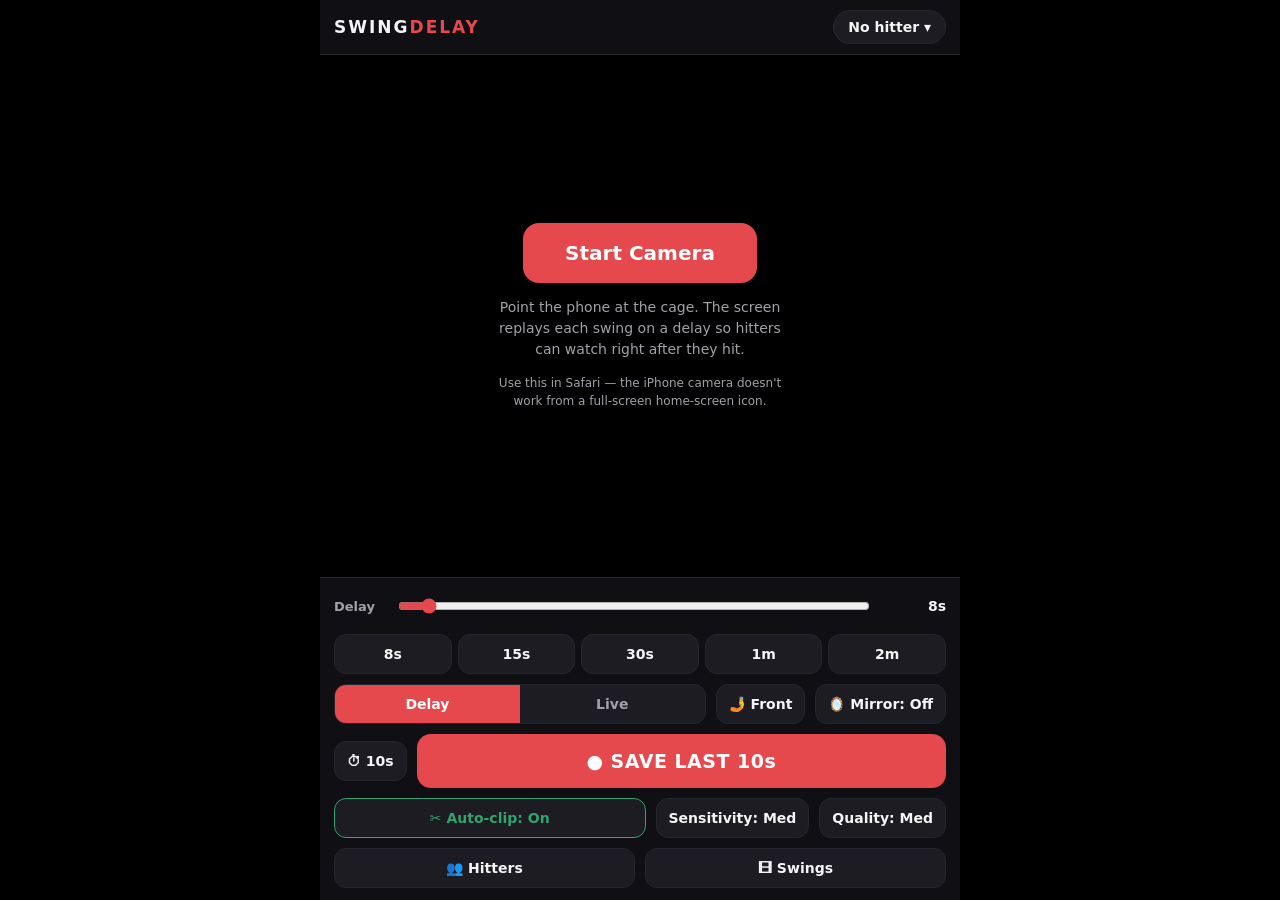
==== commit fba84a65: "v7: quality presets (default 1080p60 Med, optional 4K60 High), lighter default load" ====
--- a/index.html
+++ b/index.html
@@ -204,6 +204,7 @@
     <div class="crow">
       <button id="autoClipBtn" type="button" class="tbtn" style="flex:1">✂️ Auto-clip: On</button>
       <button id="sensBtn" type="button" class="tbtn">Sensitivity: Med</button>
+      <button id="qualityBtn" type="button" class="tbtn">Quality: Med</button>
     </div>
     <div class="crow navrow">
       <button id="navHitters" type="button" class="tbtn">👥 Hitters</button>
@@ -221,7 +222,7 @@
       <select id="newBats"><option value="R">R</option><option value="L">L</option><option value="S">S</option></select>
       <button id="addProfileBtn" type="button">Add</button>
     </div>
-    <div class="verfoot">Swing Delay v6</div>
+    <div class="verfoot">Swing Delay v7</div>
   </div>
 </section>
 
@@ -273,7 +274,7 @@
 function escapeHtml(s){ return String(s).replace(/[&<>"']/g, (c) => ({'&':'&amp;','<':'&lt;','>':'&gt;','"':'&quot;',"'":'&#39;'}[c])); }
 
 /* ================= prefs ================= */
-const DEFAULT_PREFS = { delay:8, mode:'delay', saveLen:10, facing:'user', flip:{user:false,environment:false}, profileId:null, autoClip:true, sens:'med' };
+const DEFAULT_PREFS = { delay:8, mode:'delay', saveLen:10, facing:'user', flip:{user:false,environment:false}, profileId:null, autoClip:true, sens:'med', quality:'med' };
 let prefs = Object.assign({}, DEFAULT_PREFS);
 try {
   const raw = localStorage.getItem('swingdelay-prefs');
@@ -335,9 +336,16 @@
 let stream = null, camReady = false, starting = false;
 let capTimer = null, rafId = 0, dpTimer = null, recLastT = 0, viewTick = 0;
 
-/* Two recorders:
-   viewR — 720p30 @ ~8Mbps, 130s ring: feeds the smooth delay-view player.
-   clipR — full camera res up to 4K60, adaptive bitrate, 25s ring: feeds saved clips. */
+/* Recording quality presets. Med (1080p60) is the safe default — High (4K60)
+   is heavy and can stutter on some phones. */
+const QUALITY = {
+  high: {label:'High', reqW:3840, reqH:2160, reqF:60, maxDim:4096, fps:60, maxBps:30000000, loopMs:16},
+  med:  {label:'Med',  reqW:1920, reqH:1080,  reqF:60, maxDim:1920,  fps:60, maxBps:16000000, loopMs:16},
+  low:  {label:'Low',  reqW:1280, reqH:720,   reqF:30, maxDim:960,   fps:30, maxBps:6000000,  loopMs:33}
+};
+function qual(){ return QUALITY[prefs.quality] || QUALITY.med; }
+/* Two recorders: viewR (720p30, 130s ring) feeds the smooth delay-view player;
+   clipR (quality-sized, 25s ring) feeds saved clips. */
 function makeRec(){ return { canvas: document.createElement('canvas'), recorder: null, chunks: [], initChunk: null, mime: '', ext: 'mp4' }; }
 const viewR = makeRec(), clipR = makeRec();
 
@@ -427,7 +435,7 @@
   for (const m of cands){ try { if (MediaRecorder.isTypeSupported(m)) return m; } catch(e){} }
   return '';
 }
-function pickClipBitrate(){
+function pickClipBitrate(maxBps){
   let w = 1280, h = 720, fps = 30;
   try {
     const t = stream && stream.getVideoTracks()[0];
@@ -435,7 +443,7 @@
     if (s.width){ w = s.width; h = s.height || w; }
     if (s.frameRate) fps = s.frameRate;
   } catch(e){}
-  return Math.min(30000000, Math.max(8000000, Math.round(w * h * fps * 0.12)));
+  return Math.min(maxBps, Math.max(4000000, Math.round(w * h * fps * 0.12)));
 }
 function startRecorder(rec, opts){
   stopRecorder(rec);
@@ -619,9 +627,10 @@
   const btn = $('startBtn');
   btn.disabled = true; btn.textContent = 'Starting…';
   stopCamera();
+  const q = qual();
   try {
     stream = await navigator.mediaDevices.getUserMedia({
-      video: {facingMode: prefs.facing, width:{ideal:3840}, height:{ideal:2160}, frameRate:{ideal:60}},
+      video: {facingMode: prefs.facing, width:{ideal:q.reqW}, height:{ideal:q.reqH}, frameRate:{ideal:q.reqF}},
       audio: false
     });
   } catch(err){
@@ -645,9 +654,11 @@
   } catch(e){}
   // view recorder: 720p30 for the smooth delay player (130s ring)
   startRecorder(viewR, {w:1280, h:720, fps:30, bps:8000000, keepMs:135000});
-  // clip recorder: full camera res up to 4K60 for saved swings (25s ring)
-  const vw = Math.min(4096, src.videoWidth || 1280), vh = Math.min(4096, src.videoHeight || 720);
-  startRecorder(clipR, {w:vw, h:vh, fps:60, bps:pickClipBitrate(), keepMs:25000});
+  // clip recorder: quality-sized for saved swings (25s ring)
+  const vw = src.videoWidth || q.reqW, vh = src.videoHeight || q.reqH;
+  const sc = Math.min(1, q.maxDim / Math.max(vw, vh));
+  const cw = Math.max(2, Math.round(vw * sc / 2) * 2), ch = Math.max(2, Math.round(vh * sc / 2) * 2);
+  startRecorder(clipR, {w:cw, h:ch, fps:q.fps, bps:pickClipBitrate(q.maxBps), keepMs:25000});
   capTimer = setInterval(captureFrame, 83);
   cancelAnimationFrame(rafId);
   recLastT = 0; viewTick = 0;
@@ -678,7 +689,8 @@
   rafId = requestAnimationFrame(recLoop);
   if (!camReady || src.readyState < 2) return;
   const now = performance.now();
-  if (now - recLastT < 16) return;   // cap at ~60fps (matters on 120Hz screens)
+  const loopMs = qual().loopMs;
+  if (now - recLastT < loopMs) return;
   recLastT = now;
   const flip = flipOn();
   const vw = src.videoWidth, vh = src.videoHeight;
@@ -850,6 +862,7 @@
   $('autoClipBtn').textContent = '✂️ Auto-clip: ' + (prefs.autoClip ? 'On' : 'Off');
   $('autoClipBtn').classList.toggle('on', !!prefs.autoClip);
   $('sensBtn').textContent = 'Sensitivity: ' + ((SENS[prefs.sens] || SENS.med).label);
+  $('qualityBtn').textContent = 'Quality: ' + qual().label;
   updateStage();
 }
 function wireControls(){
@@ -894,6 +907,13 @@
     const order = ['low','med','high'];
     prefs.sens = order[(order.indexOf(prefs.sens) + 1) % order.length];
     savePrefs(); syncControls(); resetSwingDetect();
+  };
+  $('qualityBtn').onclick = async () => {
+    const order = ['low','med','high'];
+    prefs.quality = order[(order.indexOf(prefs.quality) + 1) % order.length];
+    savePrefs(); syncControls();
+    toast('Quality: ' + qual().label + (prefs.quality === 'high' ? ' (4K — heavy)' : ''));
+    if (camReady) await startCamera();
   };
   $('profileChip').onclick = () => showView('profiles');
   $('navHitters').onclick = () => showView('profiles');
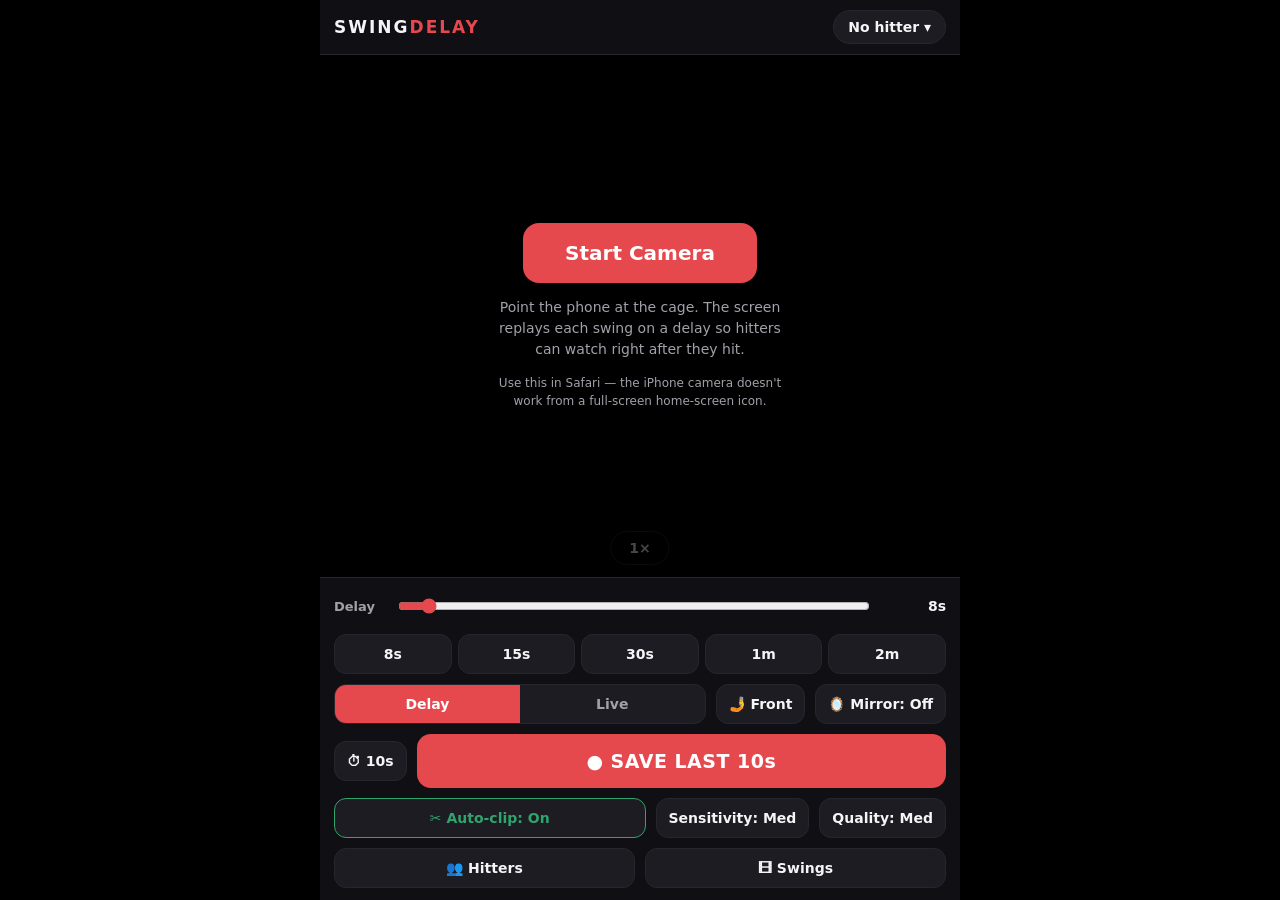
==== commit c180f224: "v8: zoom pill (1x/1.3x/1.6x/2x) cropping front-camera wide-angle warp; applies to preview and record" ====
--- a/index.html
+++ b/index.html
@@ -39,7 +39,12 @@
 #storageBanner{background:#3a2b12;color:#ffd88a;font-size:13px;padding:10px 14px;border-bottom:1px solid #5c4a1f;line-height:1.45;}
 #storageBanner[hidden]{display:none;}
 main{flex:1; display:flex; flex-direction:column; min-height:0; position:relative;}
-#stage{flex:1; position:relative; background:#000; min-height:0;}
+#stage{flex:1; position:relative; background:#000; min-height:0; overflow:hidden;}
+#zoomBtn{
+  position:absolute; bottom:12px; left:50%; transform:translateX(-50%); z-index:4;
+  background:rgba(0,0,0,.55); color:#fff; border:1px solid var(--line);
+  border-radius:999px; padding:8px 18px; font-size:14px; font-weight:700;
+}
 #liveView{position:absolute; inset:0; width:100%; height:100%; object-fit:cover; background:#000;}
 #delayStage{position:absolute; inset:0; display:none;}
 #delayStage.on{display:block;}
@@ -164,6 +169,7 @@
     </div>
     <div id="recDot" hidden><i></i>REC</div>
     <div id="camMode" hidden></div>
+    <button id="zoomBtn" type="button">1×</button>
     <div id="warmup" class="overlay" hidden><div class="warmup-inner"><span class="dot"></span>BUFFERING…</div></div>
     <div id="startOverlay" class="overlay">
       <button id="startBtn" type="button">Start Camera</button>
@@ -222,7 +228,7 @@
       <select id="newBats"><option value="R">R</option><option value="L">L</option><option value="S">S</option></select>
       <button id="addProfileBtn" type="button">Add</button>
     </div>
-    <div class="verfoot">Swing Delay v7</div>
+    <div class="verfoot">Swing Delay v8</div>
   </div>
 </section>
 
@@ -274,7 +280,7 @@
 function escapeHtml(s){ return String(s).replace(/[&<>"']/g, (c) => ({'&':'&amp;','<':'&lt;','>':'&gt;','"':'&quot;',"'":'&#39;'}[c])); }
 
 /* ================= prefs ================= */
-const DEFAULT_PREFS = { delay:8, mode:'delay', saveLen:10, facing:'user', flip:{user:false,environment:false}, profileId:null, autoClip:true, sens:'med', quality:'med' };
+const DEFAULT_PREFS = { delay:8, mode:'delay', saveLen:10, facing:'user', flip:{user:false,environment:false}, profileId:null, autoClip:true, sens:'med', quality:'med', zoom:1 };
 let prefs = Object.assign({}, DEFAULT_PREFS);
 try {
   const raw = localStorage.getItem('swingdelay-prefs');
@@ -344,16 +350,23 @@
   low:  {label:'Low',  reqW:1280, reqH:720,   reqF:30, maxDim:960,   fps:30, maxBps:6000000,  loopMs:33}
 };
 function qual(){ return QUALITY[prefs.quality] || QUALITY.med; }
+/* View-recorder frame size: preserve the camera's aspect, capped so the
+   delay preview stays light. Computed BEFORE captureStream starts. */
+function viewSize(vw, vh){
+  const s = Math.min(1, 1280/Math.max(vw,vh), 720/Math.min(vw,vh));
+  return [Math.max(2, Math.round(vw*s/2)*2), Math.max(2, Math.round(vh*s/2)*2)];
+}
 /* Two recorders: viewR (720p30, 130s ring) feeds the smooth delay-view player;
    clipR (quality-sized, 25s ring) feeds saved clips. */
 function makeRec(){ return { canvas: document.createElement('canvas'), recorder: null, chunks: [], initChunk: null, mime: '', ext: 'mp4' }; }
 const viewR = makeRec(), clipR = makeRec();
 
-/* Draw the camera frame corrected for the mirror setting (true orientation by default). */
-function drawCorrected(ctx, w, h, flip){
+/* Draw the camera frame corrected for the mirror setting (true orientation by default).
+   zoom > 1 crops into the center, which cuts the front camera's wide-angle warp. */
+function drawCorrected(ctx, w, h, flip, zoom){
   const vw = src.videoWidth, vh = src.videoHeight;
   if (!vw || !vh || src.readyState < 2) return false;
-  const s = Math.max(w/vw, h/vh), dw = vw*s, dh = vh*s;
+  const s = Math.max(w/vw, h/vh) * (zoom || 1), dw = vw*s, dh = vh*s;
   const dx = (w-dw)/2, dy = (h-dh)/2;
   ctx.save();
   if (flip){ ctx.translate(w, 0); ctx.scale(-1, 1); }
@@ -652,8 +665,10 @@
     const cm = $('camMode');
     if (vs.width){ cm.textContent = vs.width + '×' + vs.height + ' @ ' + Math.round(vs.frameRate || 0) + 'fps'; cm.hidden = false; }
   } catch(e){}
-  // view recorder: 720p30 for the smooth delay player (130s ring)
-  startRecorder(viewR, {w:1280, h:720, fps:30, bps:8000000, keepMs:135000});
+  // view recorder: aspect-correct size set BEFORE captureStream (130s ring)
+  const svw = src.videoWidth || 1280, svh = src.videoHeight || 720;
+  const vsz = viewSize(svw, svh);
+  startRecorder(viewR, {w:vsz[0], h:vsz[1], fps:30, bps:8000000, keepMs:135000});
   // clip recorder: quality-sized for saved swings (25s ring)
   const vw = src.videoWidth || q.reqW, vh = src.videoHeight || q.reqH;
   const sc = Math.min(1, q.maxDim / Math.max(vw, vh));
@@ -693,14 +708,15 @@
   if (now - recLastT < loopMs) return;
   recLastT = now;
   const flip = flipOn();
+  const z = prefs.zoom || 1;
   const vw = src.videoWidth, vh = src.videoHeight;
   if (vw && vh){
     const cc = clipR.canvas;
-    drawCorrected(cc.getContext('2d'), cc.width, cc.height, flip);
+    drawCorrected(cc.getContext('2d'), cc.width, cc.height, flip, z);
     if ((viewTick++ % 2) === 0){
-      const vc = viewR.canvas, VW = 1280, VH = Math.round(VW * vh / vw);
-      if (vc.width !== VW || vc.height !== VH){ vc.width = VW; vc.height = VH; }
-      drawCorrected(vc.getContext('2d'), VW, VH, flip);
+      const vc = viewR.canvas, vsz = viewSize(vw, vh);
+      if (vc.width !== vsz[0] || vc.height !== vsz[1]){ vc.width = vsz[0]; vc.height = vsz[1]; }
+      drawCorrected(vc.getContext('2d'), vsz[0], vsz[1], flip, z);
     }
   }
 }
@@ -856,7 +872,9 @@
   $('camSwitch').textContent = prefs.facing === 'user' ? '🤳 Front' : '📷 Back';
   $('mirrorBtn').textContent = '🪞 Mirror: ' + (flipOn() ? 'On' : 'Off');
   $('mirrorBtn').classList.toggle('on', flipOn());
-  $('liveView').style.transform = flipOn() ? 'scaleX(-1)' : 'none';
+  const z = prefs.zoom || 1;
+  $('liveView').style.transform = ((flipOn() ? 'scaleX(-1) ' : '') + (z !== 1 ? 'scale(' + z + ')' : '')).trim() || 'none';
+  $('zoomBtn').textContent = (z === 1 ? '1×' : z.toFixed(1) + '×');
   $('saveLenBtn').textContent = '⏱ ' + prefs.saveLen + 's';
   $('saveBtn').textContent = '● SAVE LAST ' + prefs.saveLen + 's';
   $('autoClipBtn').textContent = '✂️ Auto-clip: ' + (prefs.autoClip ? 'On' : 'Off');
@@ -886,6 +904,13 @@
     prefs.flip[prefs.facing] = !flipOn();
     savePrefs(); syncControls();
     toast(flipOn() ? 'Mirror on — image flipped' : 'Mirror off — true orientation');
+  };
+  $('zoomBtn').onclick = () => {
+    const levels = [1, 1.3, 1.6, 2];
+    const i = levels.indexOf(prefs.zoom);
+    prefs.zoom = levels[(i + 1) % levels.length];
+    savePrefs(); syncControls();
+    toast('Zoom ' + $('zoomBtn').textContent);
   };
   const lens = [5,10,15];
   $('saveLenBtn').onclick = () => {
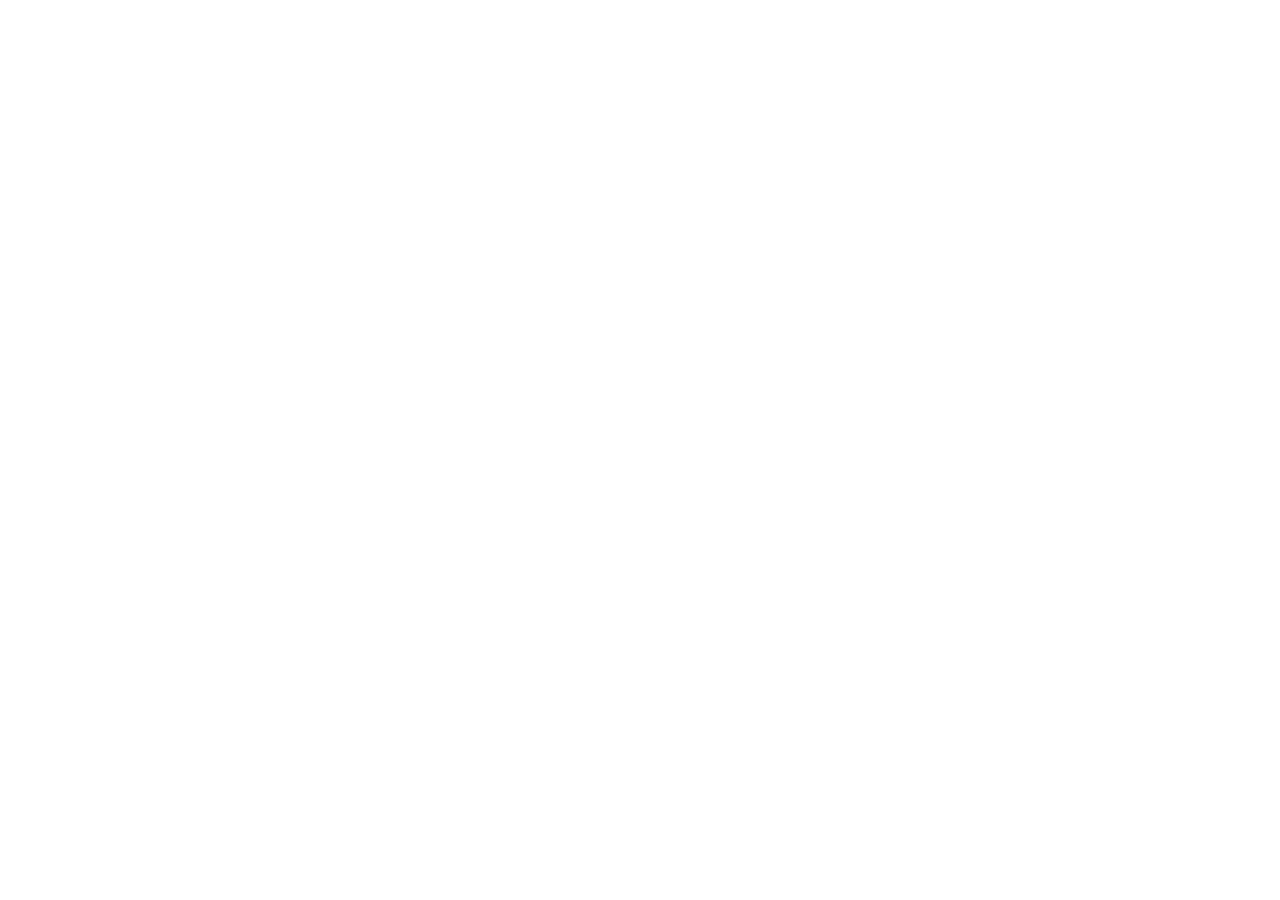
==== commit d9fbf4a2: "SwingDelay v2 rebuild (test build)" ====
--- a/index.html
+++ b/index.html
@@ -3,987 +3,185 @@
 <head>
 <meta charset="utf-8"/>
 <meta name="viewport" content="width=device-width, initial-scale=1, maximum-scale=1, user-scalable=no, viewport-fit=cover"/>
-<!-- NOTE: apple-mobile-web-app-capable is intentionally NOT set. iOS blocks getUserMedia inside standalone home-screen web apps, so the home-screen icon must open this page in Safari, where the camera works. -->
+<!-- NOTE: apple-mobile-web-app-capable is intentionally NOT set. Apple blocks
+     getUserMedia inside installed home-screen web apps on iOS, so the camera
+     only works when this page runs in Safari. The home-screen icon opens in Safari. -->
 <meta name="mobile-web-app-capable" content="yes"/>
-<meta name="theme-color" content="#000000"/>
-<title>Swing Delay</title>
-<link rel="icon" href="data:image/svg+xml,%3Csvg xmlns='http://www.w3.org/2000/svg' viewBox='0 0 100 100'%3E%3Ccircle cx='50' cy='50' r='44' fill='%23e5484d'/%3E%3Ccircle cx='50' cy='50' r='17' fill='white'/%3E%3C/svg%3E"/>
-<style>
-:root{
-  --bg:#000; --panel:#101014; --line:#26262e; --txt:#f5f5f7; --dim:#a1a1aa;
-  --red:#e5484d; --green:#30a46c; --blue:#3e9bff; --amber:#f5a524;
-}
-*{box-sizing:border-box;-webkit-tap-highlight-color:transparent;}
-html,body{height:100%;margin:0;padding:0;}
-body{
-  background:var(--bg); color:var(--txt);
-  font-family:-apple-system,BlinkMacSystemFont,"SF Pro Text",system-ui,sans-serif;
-  display:flex; flex-direction:column; max-width:640px; margin:0 auto;
-  height:100%; height:100dvh; overflow:hidden; overscroll-behavior:none;
-  user-select:none; -webkit-user-select:none;
-}
-button{font-family:inherit;}
-.topbar{
-  display:flex; align-items:center; justify-content:space-between;
-  padding:calc(env(safe-area-inset-top,0px) + 10px) 14px 10px;
-  border-bottom:1px solid var(--line); background:var(--panel);
-}
-.topbar h1{font-size:17px; letter-spacing:2px; margin:0; font-weight:800;}
-.topbar h1 span{color:var(--red);}
-#profileChip{
-  background:#1c1c22; color:var(--txt); border:1px solid var(--line);
-  border-radius:999px; padding:8px 14px; font-size:14px; font-weight:600; max-width:55%;
-  white-space:nowrap; overflow:hidden; text-overflow:ellipsis;
-}
-#profileChip .bats{color:var(--amber); font-weight:800; margin-left:6px;}
-#storageBanner{background:#3a2b12;color:#ffd88a;font-size:13px;padding:10px 14px;border-bottom:1px solid #5c4a1f;line-height:1.45;}
-#storageBanner[hidden]{display:none;}
-main{flex:1; display:flex; flex-direction:column; min-height:0; position:relative;}
-#stage{flex:1; position:relative; background:#000; min-height:0; overflow:hidden;}
-#zoomBtn{
-  position:absolute; bottom:12px; left:50%; transform:translateX(-50%); z-index:4;
-  background:rgba(0,0,0,.55); color:#fff; border:1px solid var(--line);
-  border-radius:999px; padding:8px 18px; font-size:14px; font-weight:700;
-}
-#liveView{position:absolute; inset:0; width:100%; height:100%; object-fit:cover; background:#000;}
-#delayStage{position:absolute; inset:0; display:none;}
-#delayStage.on{display:block;}
-#delayStage video{position:absolute; inset:0; width:100%; height:100%; object-fit:cover; background:#000;}
-.overlay{
-  position:absolute; inset:0; display:flex; flex-direction:column; gap:14px;
-  align-items:center; justify-content:center; background:rgba(0,0,0,.72);
-  text-align:center; padding:24px; z-index:5;
-}
-.overlay[hidden]{display:none;}
-.overlay p{color:var(--dim); font-size:14px; line-height:1.5; margin:0; max-width:300px;}
-#startBtn{
-  background:var(--red); color:#fff; border:0; border-radius:16px;
-  font-size:20px; font-weight:800; padding:18px 42px;
-}
-#startBtn:disabled{opacity:.55;}
-#warmup{font-size:15px; color:var(--dim); letter-spacing:1px;}
-#warmup .dot{display:inline-block; width:8px; height:8px; border-radius:50%; background:var(--amber); margin-right:8px; animation:blink 1s infinite;}
-@keyframes blink{50%{opacity:.2;}}
-.warmup-inner{font-size:15px; letter-spacing:1px;}
-#recDot{
-  position:absolute; top:calc(env(safe-area-inset-top,0px) + 12px); left:14px; z-index:4;
-  display:flex; align-items:center; gap:6px; font-size:12px; font-weight:700; color:var(--txt);
-  background:rgba(0,0,0,.55); padding:6px 10px; border-radius:999px;
-}
-#recDot[hidden]{display:none;}
-#recDot i{width:9px; height:9px; border-radius:50%; background:var(--red); animation:blink 1.2s infinite;}
-#camMode{
-  position:absolute; top:calc(env(safe-area-inset-top,0px) + 12px); right:14px; z-index:4;
-  font-size:12px; font-weight:700; color:var(--txt);
-  background:rgba(0,0,0,.55); padding:6px 10px; border-radius:999px;
-}
-#camMode[hidden]{display:none;}
-.controls{background:var(--panel); border-top:1px solid var(--line); padding:10px 14px calc(env(safe-area-inset-bottom,0px) + 12px);}
-.crow{display:flex; align-items:center; gap:10px; margin-bottom:10px;}
-.crow:last-child{margin-bottom:0;}
-.clabel{font-size:13px; color:var(--dim); font-weight:600; min-width:52px;}
-#delayRange{flex:1; accent-color:var(--red); height:32px;}
-#delayVal{font-size:14px; font-weight:800; min-width:64px; text-align:right;}
-.seg{display:flex; background:#1c1c22; border:1px solid var(--line); border-radius:12px; overflow:hidden;}
-.seg button{
-  flex:1; background:transparent; border:0; color:var(--dim);
-  font-size:14px; font-weight:700; padding:11px 0;
-}
-.seg button.on{background:var(--red); color:#fff;}
-.tbtn{
-  background:#1c1c22; color:var(--txt); border:1px solid var(--line);
-  border-radius:12px; font-size:14px; font-weight:700; padding:11px 12px;
-}
-.tbtn.on{border-color:var(--green); color:var(--green);}
-#saveLenBtn{min-width:64px;}
-#saveBtn{
-  flex:1; background:var(--red); color:#fff; border:0; border-radius:14px;
-  font-size:19px; font-weight:800; padding:16px 0; letter-spacing:.5px;
-}
-#saveBtn:active{transform:scale(.98);}
-.navrow{display:flex; gap:10px;}
-.navrow .tbtn{flex:1;}
-section.page{flex:1; display:flex; flex-direction:column; min-height:0; background:var(--bg);}
-section.page[hidden]{display:none;}
-.pagehead{display:flex; align-items:center; justify-content:space-between; padding:14px; border-bottom:1px solid var(--line);}
-.pagehead h2{margin:0; font-size:18px;}
-.scroll{flex:1; overflow-y:auto; -webkit-overflow-scrolling:touch; padding:12px 14px 24px;}
-.card{
-  background:var(--panel); border:1px solid var(--line); border-radius:14px;
-  padding:13px 14px; margin-bottom:10px; display:flex; align-items:center; gap:10px;
-}
-.card .nm{flex:1; min-width:0;}
-.card .nm b{display:block; font-size:16px; white-space:nowrap; overflow:hidden; text-overflow:ellipsis;}
-.card .nm small{color:var(--dim); font-size:12px;}
-.badge{
-  font-size:12px; font-weight:800; border-radius:8px; padding:4px 8px;
-  background:#1c1c22; border:1px solid var(--line); color:var(--amber);
-}
-.card.sel{border-color:var(--red);}
-.mini{
-  background:#1c1c22; color:var(--txt); border:1px solid var(--line);
-  border-radius:10px; font-size:13px; font-weight:700; padding:9px 11px;
-}
-.mini.danger{color:var(--red); border-color:#4a2226;}
-.mini.go{color:var(--green); border-color:#1d4030;}
-.addrow{display:flex; gap:8px; margin-top:6px;}
-.addrow input{
-  flex:1; background:#1c1c22; border:1px solid var(--line); color:var(--txt);
-  border-radius:12px; font-size:16px; padding:12px; font-family:inherit;
-}
-.addrow select{
-  background:#1c1c22; border:1px solid var(--line); color:var(--txt);
-  border-radius:12px; font-size:16px; padding:0 10px; font-family:inherit;
-}
-#addProfileBtn{background:var(--green); color:#fff; border:0; border-radius:12px; font-size:15px; font-weight:800; padding:0 18px;}
-.empty{color:var(--dim); text-align:center; padding:32px 20px; font-size:14px; line-height:1.6;}
-.verfoot{text-align:center; color:#3a3a42; font-size:11px; padding:18px 0 6px;}
-#playerModal{position:fixed; inset:0; background:rgba(0,0,0,.94); z-index:50; display:flex; flex-direction:column;}
-#playerModal[hidden]{display:none;}
-#player{flex:1; width:100%; background:#000; min-height:0;}
-.prow{display:flex; gap:8px; padding:12px 14px calc(env(safe-area-inset-bottom,0px) + 12px);}
-.prow .mini{flex:1; font-size:15px; padding:13px 0;}
-#toast{
-  position:fixed; left:50%; bottom:calc(env(safe-area-inset-bottom,0px) + 90px); transform:translateX(-50%) translateY(20px);
-  background:#232329; color:var(--txt); border:1px solid var(--line); border-radius:999px;
-  padding:11px 20px; font-size:14px; font-weight:600; opacity:0; pointer-events:none;
-  transition:opacity .25s, transform .25s; z-index:99; max-width:88%; text-align:center;
-}
-#toast.show{opacity:1; transform:translateX(-50%) translateY(0);}
-</style>
+<meta name="theme-color" content="#0a0a0f"/>
+<title>SwingDelay</title>
+<link rel="manifest" href="manifest.webmanifest"/>
+<link rel="icon" href="data:image/svg+xml,%3Csvg xmlns='http://www.w3.org/2000/svg' viewBox='0 0 100 100'%3E%3Crect width='100' height='100' rx='22' fill='%23e5484d'/%3E%3Ctext x='50' y='66' font-size='44' font-family='Arial' font-weight='bold' fill='white' text-anchor='middle'%3ESD%3C/text%3E%3C/svg%3E"/>
+<link rel="apple-touch-icon" href="icon-180.png"/>
+<link rel="stylesheet" href="styles.css"/>
 </head>
 <body>
+<div id="app">
 
-<header class="topbar">
-  <h1>SWING<span>DELAY</span></h1>
-  <button id="profileChip" type="button">No hitter ▾</button>
-</header>
-<div id="storageBanner" hidden>⚠️ <b>Saving is blocked in this browser</b> — hitters and videos can't be saved here.<br><span style="font-size:12px">Fix: open this link in Safari (not inside another app). Also check Settings → Apps → Safari → "Block All Cookies" is OFF. <span id="storageErr"></span></span></div>
+  <!-- SETUP: shown when Supabase is not configured -->
+  <section id="screen-setup" class="screen" hidden>
+    <div class="wrap narrow">
+      <h1 class="logo">SWING<span>DELAY</span></h1>
+      <h2>One-time setup</h2>
+      <p class="dim">SwingDelay stores accounts and videos in the cloud (Supabase). Paste your project keys once — they're saved on this device.</p>
+      <ol class="steps">
+        <li>Create a free project at <b>supabase.com</b>.</li>
+        <li>In the SQL editor, run <b>supabase/schema.sql</b> from the app repo.</li>
+        <li>Copy your <b>Project URL</b> and <b>anon key</b> (Project Settings → API) below.</li>
+      </ol>
+      <label class="field"><span>Project URL</span><input id="setupUrl" type="url" placeholder="https://xyz.supabase.co" autocomplete="off"/></label>
+      <label class="field"><span>Anon key</span><input id="setupKey" type="text" placeholder="eyJ..." autocomplete="off"/></label>
+      <button id="setupSave" class="btn primary big">Save &amp; continue</button>
+    </div>
+  </section>
 
-<main id="viewCamera">
-  <div id="stage">
-    <video id="liveView" muted playsinline style="display:none"></video>
-    <div id="delayStage">
-      <video id="dpA" muted playsinline preload="auto" style="opacity:0"></video>
-      <video id="dpB" muted playsinline preload="auto" style="opacity:0"></video>
+  <!-- AUTH -->
+  <section id="screen-auth" class="screen" hidden>
+    <div class="wrap narrow">
+      <h1 class="logo">SWING<span>DELAY</span></h1>
+      <div class="seg" id="authTabs">
+        <button type="button" data-tab="login" class="on">Log in</button>
+        <button type="button" data-tab="signup">Sign up</button>
+      </div>
+      <div id="authLogin">
+        <label class="field"><span>Email</span><input id="loginEmail" type="email" autocomplete="email"/></label>
+        <label class="field"><span>Password</span><input id="loginPass" type="password" autocomplete="current-password"/></label>
+        <button id="loginBtn" class="btn primary big">Log in</button>
+      </div>
+      <div id="authSignup" hidden>
+        <label class="field"><span>Your name</span><input id="suName" type="text" autocomplete="name"/></label>
+        <label class="field"><span>Email</span><input id="suEmail" type="email" autocomplete="email"/></label>
+        <label class="field"><span>Password</span><input id="suPass" type="password" autocomplete="new-password"/></label>
+        <label class="field"><span>I am a…</span>
+          <select id="suRole"><option value="coach">Coach</option><option value="hitter">Hitter</option></select>
+        </label>
+        <label class="field" id="inviteWrap" hidden><span>Invite code (from your coach)</span><input id="suCode" type="text" placeholder="SD-XXXXXX" autocomplete="off"/></label>
+        <button id="signupBtn" class="btn primary big">Create account</button>
+      </div>
+      <p id="authErr" class="err" hidden></p>
     </div>
-    <div id="recDot" hidden><i></i>REC</div>
-    <div id="camMode" hidden></div>
-    <button id="zoomBtn" type="button">1×</button>
-    <div id="warmup" class="overlay" hidden><div class="warmup-inner"><span class="dot"></span>BUFFERING…</div></div>
-    <div id="startOverlay" class="overlay">
-      <button id="startBtn" type="button">Start Camera</button>
-      <p>Point the phone at the cage. The screen replays each swing on a delay so hitters can watch right after they hit.</p>
-      <p style="font-size:12px">Use this in Safari — the iPhone camera doesn't work from a full-screen home-screen icon.</p>
-      <div id="camError" hidden style="background:#2a1215;border:1px solid #5c2228;border-radius:14px;padding:14px;max-width:330px">
-        <b style="color:#ff8589">Camera unavailable</b>
-        <p id="camErrorText" style="margin:8px 0 12px"></p>
-        <button id="copyLinkBtn" type="button" class="tbtn">Copy app link</button>
+  </section>
+
+  <!-- ROSTER (coach) -->
+  <section id="screen-roster" class="screen" hidden>
+    <header class="topbar"><h1 class="logo sm">SWING<span>DELAY</span></h1><button id="rosterSignout" class="btn ghost sm">Sign out</button></header>
+    <div class="wrap">
+      <div class="rowhead"><h2>Roster</h2><button id="addHitterBtn" class="btn primary sm">+ Add hitter</button></div>
+      <div id="hitterForm" class="card form" hidden>
+        <label class="field"><span>Name</span><input id="nhName" type="text" placeholder="Hitter name" maxlength="40"/></label>
+        <label class="field"><span>Bats</span><select id="nhBats"><option value="R">R</option><option value="L">L</option><option value="S">S</option></select></label>
+        <button id="nhSave" class="btn primary">Create hitter</button>
+      </div>
+      <div id="inviteCard" class="card invite" hidden>
+        <div><b id="inviteName"></b> — share this invite code:</div>
+        <div class="code" id="inviteCode"></div>
+        <button id="inviteCopy" class="btn sm">Copy code</button>
+        <button id="inviteDone" class="btn ghost sm">Done</button>
+      </div>
+      <div id="rosterList"></div>
+    </div>
+  </section>
+
+  <!-- CAMERA -->
+  <section id="screen-camera" class="screen" hidden>
+    <header class="topbar">
+      <button id="camBack" class="btn ghost sm">←</button>
+      <button id="camHitterChip" class="chip">Pick hitter ▾</button>
+    </header>
+    <div id="stage">
+      <video id="liveView" muted playsinline style="display:none"></video>
+      <div id="delayStage" style="display:none">
+        <video id="dpA" muted playsinline preload="auto"></video>
+        <video id="dpB" muted playsinline preload="auto"></video>
+      </div>
+      <div id="recDot" hidden><i></i>REC</div>
+      <div id="camMode" hidden></div>
+      <div id="warmup" class="overlay" hidden><div class="warmup-inner"><span class="dot"></span>BUFFERING…</div></div>
+      <div id="poseBadge" hidden>POSE</div>
+      <div id="startOverlay" class="overlay">
+        <button id="startBtn" class="btn primary big">Start Camera</button>
+        <p class="dim">Point the phone at the hitter. The screen replays each swing on a delay.</p>
+        <div id="camError" hidden class="errbox"><b>Camera unavailable</b><p id="camErrorText"></p></div>
       </div>
     </div>
-  </div>
-  <div class="controls">
-    <div class="crow">
-      <span class="clabel">Delay</span>
-      <input id="delayRange" type="range" min="2" max="120" step="1" value="8"/>
-      <span id="delayVal">8s</span>
+    <div class="controls">
+      <div class="crow"><span class="clabel">Delay</span><input id="delayRange" type="range" min="1" max="30" step="1" value="5"/><span id="delayVal">5s</span></div>
+      <div class="crow">
+        <div class="seg" style="flex:1"><button id="modeDelay" type="button" class="on">Delay</button><button id="modeLive" type="button">Live</button></div>
+        <button id="camSwitch" class="tbtn">🤳 Front</button>
+      </div>
+      <div class="crow">
+        <button id="saveClipBtn" class="btn primary big" style="flex:1">● SAVE CLIP</button>
+      </div>
+      <div class="crow">
+        <button id="autoClipBtn" class="tbtn on" style="flex:1">✂️ Auto-clip: On</button>
+        <button id="sensBtn" class="tbtn">Sensitivity: Med</button>
+      </div>
+      <p class="hint">Front camera shows true left/right — a lefty looks left-handed.</p>
     </div>
-    <div class="crow" style="gap:6px">
-      <button type="button" class="tbtn preset" data-d="8" style="flex:1">8s</button>
-      <button type="button" class="tbtn preset" data-d="15" style="flex:1">15s</button>
-      <button type="button" class="tbtn preset" data-d="30" style="flex:1">30s</button>
-      <button type="button" class="tbtn preset" data-d="60" style="flex:1">1m</button>
-      <button type="button" class="tbtn preset" data-d="120" style="flex:1">2m</button>
+  </section>
+
+  <!-- LIBRARY -->
+  <section id="screen-library" class="screen" hidden>
+    <header class="topbar"><button id="libBack" class="btn ghost sm">←</button><h2 id="libTitle">Swings</h2><span></span></header>
+    <div class="wrap">
+      <div class="crow filters" id="tagFilters">
+        <button class="tbtn f on" data-f="all">All</button>
+        <button class="tbtn f" data-f="Good">Good</button>
+        <button class="tbtn f" data-f="Bad">Bad</button>
+        <button class="tbtn f" data-f="Needs Work">Needs Work</button>
+        <button class="tbtn f" data-f="fav">★ Fav</button>
+      </div>
+      <div id="swingGrid" class="grid"></div>
     </div>
-    <div class="crow">
-      <div class="seg" style="flex:1">
-        <button id="modeDelay" type="button" class="on">Delay</button>
-        <button id="modeLive" type="button">Live</button>
+  </section>
+
+  <!-- SWING DETAIL -->
+  <section id="screen-detail" class="screen" hidden>
+    <header class="topbar"><button id="detBack" class="btn ghost sm">←</button><h2 id="detTitle">Swing</h2><button id="detFav" class="btn ghost sm">☆</button></header>
+    <div class="wrap">
+      <video id="detVideo" controls playsinline preload="metadata"></video>
+      <div class="crow">
+        <div class="seg" id="rateSeg" style="flex:1">
+          <button type="button" data-r="0.25">0.25×</button>
+          <button type="button" data-r="0.5">0.5×</button>
+          <button type="button" data-r="1" class="on">1×</button>
+        </div>
+        <button id="frameBack" class="tbtn">⏮</button>
+        <button id="frameFwd" class="tbtn">⏭</button>
       </div>
-      <button id="camSwitch" type="button" class="tbtn">🤳 Front</button>
-      <button id="mirrorBtn" type="button" class="tbtn">🪞 Mirror: Off</button>
+      <div class="crow"><input id="scrub" type="range" min="0" max="1000" value="0" style="flex:1"/><span id="scrubT" class="dim sm">0.0s</span></div>
+      <h3>Tags</h3>
+      <div class="crow" id="tagRow">
+        <button class="tbtn tag" data-t="Good">Good</button>
+        <button class="tbtn tag" data-t="Bad">Bad</button>
+        <button class="tbtn tag" data-t="Needs Work">Needs Work</button>
+      </div>
+      <div class="crow">
+        <input id="customTag" type="text" placeholder="Custom tag…" maxlength="24" style="flex:1"/>
+        <button id="customTagBtn" class="tbtn">Add</button>
+      </div>
+      <div id="tagList" class="tags"></div>
+      <h3>Note</h3>
+      <textarea id="detNote" rows="2" placeholder="Add a note…"></textarea>
+      <button id="noteSave" class="btn sm">Save note</button>
+      <div class="crow" style="margin-top:14px">
+        <button id="detDownload" class="tbtn" style="flex:1">⤓ Download</button>
+        <button id="detShare" class="tbtn" style="flex:1">↗ Share</button>
+        <button id="detDelete" class="tbtn danger" style="flex:1">Delete</button>
+      </div>
     </div>
-    <div class="crow">
-      <button id="saveLenBtn" type="button" class="tbtn">⏱ 10s</button>
-      <button id="saveBtn" type="button">● SAVE SWING</button>
-    </div>
-    <div class="crow">
-      <button id="autoClipBtn" type="button" class="tbtn" style="flex:1">✂️ Auto-clip: On</button>
-      <button id="sensBtn" type="button" class="tbtn">Sensitivity: Med</button>
-      <button id="qualityBtn" type="button" class="tbtn">Quality: Med</button>
-    </div>
-    <div class="crow navrow">
-      <button id="navHitters" type="button" class="tbtn">👥 Hitters</button>
-      <button id="navSwings" type="button" class="tbtn">🎞 Swings</button>
-    </div>
-  </div>
-</main>
+  </section>
 
-<section id="viewProfiles" class="page" hidden>
-  <div class="pagehead"><h2>Hitters</h2><button id="backFromProfiles" type="button" class="mini">← Camera</button></div>
-  <div class="scroll">
-    <div id="profileList"></div>
-    <div class="addrow">
-      <input id="newName" type="text" placeholder="Hitter name" autocomplete="off" maxlength="40"/>
-      <select id="newBats"><option value="R">R</option><option value="L">L</option><option value="S">S</option></select>
-      <button id="addProfileBtn" type="button">Add</button>
-    </div>
-    <div class="verfoot">Swing Delay v8</div>
-  </div>
-</section>
-
-<section id="viewSwings" class="page" hidden>
-  <div class="pagehead"><h2 id="swingsTitle">Swings</h2><button id="backFromSwings" type="button" class="mini">← Camera</button></div>
-  <div class="scroll"><div id="swingList"></div></div>
-</section>
-
-<div id="playerModal" hidden>
-  <video id="player" controls playsinline preload="metadata"></video>
-  <div class="prow">
-    <button id="shareSwingBtn" type="button" class="mini go">Share</button>
-    <button id="dlSwingBtn" type="button" class="mini">Download</button>
-    <button id="delSwingBtn" type="button" class="mini danger">Delete</button>
-    <button id="closePlayerBtn" type="button" class="mini">Close</button>
-  </div>
+  <div id="toast"></div>
+  <video id="src" muted playsinline style="display:none"></video>
 </div>
-
-<div id="toast"></div>
-<video id="src" muted playsinline style="display:none"></video>
-
 <script>
-'use strict';
-/* ================= helpers ================= */
-const $ = (id) => document.getElementById(id);
-function toast(msg){
-  const t = $('toast');
-  t.textContent = msg;
-  t.classList.add('show');
-  clearTimeout(t._timer);
-  t._timer = setTimeout(() => t.classList.remove('show'), 2400);
-}
-function fmtDate(ts){
-  const d = new Date(ts);
-  return d.toLocaleDateString(undefined,{month:'short',day:'numeric'}) + ' ' +
-         d.toLocaleTimeString(undefined,{hour:'numeric',minute:'2-digit'});
-}
-function fileStamp(ts){
-  const d = new Date(ts), p = (n) => String(n).padStart(2,'0');
-  return d.getFullYear() + p(d.getMonth()+1) + p(d.getDate()) + '-' + p(d.getHours()) + p(d.getMinutes());
-}
-function fmtDelay(s){
-  s = Math.round(s);
-  if (s < 60) return s + 's';
-  const m = Math.floor(s / 60), r = s % 60;
-  return r ? (m + 'm ' + r + 's') : (m + 'm');
-}
-function safeName(s){ return ((s || 'hitter').replace(/[^\w\-]+/g,'').slice(0,24) || 'hitter'); }
-function escapeHtml(s){ return String(s).replace(/[&<>"']/g, (c) => ({'&':'&amp;','<':'&lt;','>':'&gt;','"':'&quot;',"'":'&#39;'}[c])); }
-
-/* ================= prefs ================= */
-const DEFAULT_PREFS = { delay:8, mode:'delay', saveLen:10, facing:'user', flip:{user:false,environment:false}, profileId:null, autoClip:true, sens:'med', quality:'med', zoom:1 };
-let prefs = Object.assign({}, DEFAULT_PREFS);
-try {
-  const raw = localStorage.getItem('swingdelay-prefs');
-  if (raw) prefs = Object.assign({}, DEFAULT_PREFS, JSON.parse(raw));
-} catch(e){}
-if (!prefs.flip || typeof prefs.flip !== 'object') prefs.flip = {user:false, environment:false};
-function savePrefs(){ try { localStorage.setItem('swingdelay-prefs', JSON.stringify(prefs)); } catch(e){} }
-function flipOn(){ return !!(prefs.flip && prefs.flip[prefs.facing]); }
-
-/* ================= IndexedDB ================= */
-let db = null, storageOK = true, storageErrMsg = '';
-function openDB(){
-  return new Promise((resolve, reject) => {
-    if (!window.indexedDB){ reject(new Error('indexedDB missing')); return; }
-    const req = indexedDB.open('swing-delay-db', 1);
-    req.onupgradeneeded = (e) => {
-      const d = e.target.result;
-      d.createObjectStore('profiles', {keyPath:'id', autoIncrement:true});
-      const s = d.createObjectStore('swings', {keyPath:'id', autoIncrement:true});
-      s.createIndex('byProfile', 'profileId', {unique:false});
-    };
-    req.onsuccess = (e) => resolve(e.target.result);
-    req.onerror = () => reject(req.error || new Error('open failed'));
-    setTimeout(() => reject(new Error('open timed out')), 8000);
+if ("serviceWorker" in navigator) {
+  window.addEventListener("load", () => {
+    navigator.serviceWorker.register("sw.js").catch(() => {});
   });
 }
-function idb(store, mode, fn){
-  return new Promise((resolve, reject) => {
-    if (!db){ reject(new Error('storage unavailable')); return; }
-    let req;
-    try { req = fn(db.transaction(store, mode).objectStore(store)); }
-    catch(err){ reject(err); return; }
-    req.onsuccess = () => resolve(req.result);
-    req.onerror = () => reject(req.error);
-  });
-}
-const Profiles = {
-  all: () => idb('profiles','readonly',(s) => s.getAll()),
-  add: (p) => idb('profiles','readwrite',(s) => s.add(p)),
-  del: (id) => idb('profiles','readwrite',(s) => s.delete(id))
-};
-const Swings = {
-  byProfile: (pid) => idb('swings','readonly',(s) => s.index('byProfile').getAll(pid)),
-  get: (id) => idb('swings','readonly',(s) => s.get(id)),
-  add: (sw) => idb('swings','readwrite',(s) => s.add(sw)),
-  del: (id) => idb('swings','readwrite',(s) => s.delete(id))
-};
-function showStorageError(msg){
-  storageOK = false;
-  storageErrMsg = msg || '';
-  $('storageBanner').hidden = false;
-  if (storageErrMsg) $('storageErr').textContent = '(' + storageErrMsg + ')';
-}
-
-/* ================= elements & state ================= */
-const src = $('src'), liveView = $('liveView'), delayStage = $('delayStage');
-const dpEls = { A: $('dpA'), B: $('dpB') };
-const capCanvas = document.createElement('canvas');   // small frames for motion detection
-let stream = null, camReady = false, starting = false;
-let capTimer = null, rafId = 0, dpTimer = null, recLastT = 0, viewTick = 0;
-
-/* Recording quality presets. Med (1080p60) is the safe default — High (4K60)
-   is heavy and can stutter on some phones. */
-const QUALITY = {
-  high: {label:'High', reqW:3840, reqH:2160, reqF:60, maxDim:4096, fps:60, maxBps:30000000, loopMs:16},
-  med:  {label:'Med',  reqW:1920, reqH:1080,  reqF:60, maxDim:1920,  fps:60, maxBps:16000000, loopMs:16},
-  low:  {label:'Low',  reqW:1280, reqH:720,   reqF:30, maxDim:960,   fps:30, maxBps:6000000,  loopMs:33}
-};
-function qual(){ return QUALITY[prefs.quality] || QUALITY.med; }
-/* View-recorder frame size: preserve the camera's aspect, capped so the
-   delay preview stays light. Computed BEFORE captureStream starts. */
-function viewSize(vw, vh){
-  const s = Math.min(1, 1280/Math.max(vw,vh), 720/Math.min(vw,vh));
-  return [Math.max(2, Math.round(vw*s/2)*2), Math.max(2, Math.round(vh*s/2)*2)];
-}
-/* Two recorders: viewR (720p30, 130s ring) feeds the smooth delay-view player;
-   clipR (quality-sized, 25s ring) feeds saved clips. */
-function makeRec(){ return { canvas: document.createElement('canvas'), recorder: null, chunks: [], initChunk: null, mime: '', ext: 'mp4' }; }
-const viewR = makeRec(), clipR = makeRec();
-
-/* Draw the camera frame corrected for the mirror setting (true orientation by default).
-   zoom > 1 crops into the center, which cuts the front camera's wide-angle warp. */
-function drawCorrected(ctx, w, h, flip, zoom){
-  const vw = src.videoWidth, vh = src.videoHeight;
-  if (!vw || !vh || src.readyState < 2) return false;
-  const s = Math.max(w/vw, h/vh) * (zoom || 1), dw = vw*s, dh = vh*s;
-  const dx = (w-dw)/2, dy = (h-dh)/2;
-  ctx.save();
-  if (flip){ ctx.translate(w, 0); ctx.scale(-1, 1); }
-  ctx.drawImage(src, dx, dy, dw, dh);
-  ctx.restore();
-  return true;
-}
-
-/* ================= swing auto-detection ================= */
-const MOTION_W = 48, MOTION_H = 27;
-const motionCanvas = document.createElement('canvas');
-motionCanvas.width = MOTION_W; motionCanvas.height = MOTION_H;
-const motionCtx = motionCanvas.getContext('2d', {willReadFrequently:true});
-let prevMotion = null, consecHigh = 0, consecLow = 0;
-let swingState = 'idle', swingStartWall = 0, lastClipAt = 0;
-const SENS = {
-  low:  {start:0.16, end:0.050, label:'Low'},
-  med:  {start:0.10, end:0.040, label:'Med'},
-  high: {start:0.06, end:0.030, label:'High'}
-};
-function resetSwingDetect(){ swingState = 'idle'; consecHigh = 0; consecLow = 0; prevMotion = null; }
-function motionScore(){
-  motionCtx.drawImage(capCanvas, 0, 0, MOTION_W, MOTION_H);
-  let d;
-  try { d = motionCtx.getImageData(0, 0, MOTION_W, MOTION_H).data; }
-  catch(e){ return 0; }
-  if (!prevMotion){ prevMotion = new Uint8ClampedArray(d.length); prevMotion.set(d); return 0; }
-  let sum = 0;
-  const n = MOTION_W * MOTION_H;
-  for (let i = 0; i < d.length; i += 4){
-    const g = (d[i] + d[i+1] + d[i+2]) / 3;
-    const pg = (prevMotion[i] + prevMotion[i+1] + prevMotion[i+2]) / 3;
-    sum += Math.abs(g - pg);
-  }
-  prevMotion.set(d);
-  return sum / n / 255;
-}
-function updateSwingDetect(score){
-  const now = Date.now();
-  if (!prefs.autoClip || !prefs.profileId || !camReady){ resetSwingDetect(); return; }
-  if (now - lastClipAt < 5000){ resetSwingDetect(); return; }
-  const th = SENS[prefs.sens] || SENS.med;
-  if (swingState === 'idle'){
-    consecHigh = (score > th.start) ? consecHigh + 1 : 0;
-    if (consecHigh >= 3){ swingState = 'swinging'; swingStartWall = now; consecLow = 0; }
-  } else {
-    consecLow = (score < th.end) ? consecLow + 1 : 0;
-    const dur = now - swingStartWall;
-    if ((consecLow >= 8 && dur > 800) || dur > 6000) finishAutoClip(now);
-  }
-}
-function finishAutoClip(now){
-  resetSwingDetect();
-  lastClipAt = now;
-  let t0 = swingStartWall - 1200, t1 = now + 600;
-  if (t1 - t0 < 2000) t1 = t0 + 2000;
-  const blob = extractClip(clipR, t0, t1);
-  if (!blob) return;
-  const dur = Math.round((t1 - t0) / 1000);
-  Swings.add({profileId: prefs.profileId, ts: Date.now(), dur: dur, mime: clipR.mime, blob: blob}).then(() => {
-    toast('Auto-clipped swing ✓');
-    if (!$('viewSwings').hidden) renderSwings();
-  }).catch(() => {});
-}
-function captureFrame(){
-  if (!camReady || src.readyState < 2) return;
-  const vw = src.videoWidth, vh = src.videoHeight;
-  if (!vw || !vh) return;
-  const W = 320, H = Math.round(W * vh / vw);
-  if (capCanvas.width !== W || capCanvas.height !== H){ capCanvas.width = W; capCanvas.height = H; }
-  if (!drawCorrected(capCanvas.getContext('2d'), W, H, flipOn())) return;
-  updateSwingDetect(motionScore());
-}
-
-/* ================= recorders ================= */
-function pickMime(){
-  if (!window.MediaRecorder) return '';
-  const cands = ['video/mp4;codecs="hvc1.1.6.L153.B0"','video/mp4;codecs="avc1.640034,mp4a.40.2"','video/mp4;codecs="avc1.42E01E,mp4a.40.2"','video/mp4','video/webm;codecs=vp9','video/webm'];
-  for (const m of cands){ try { if (MediaRecorder.isTypeSupported(m)) return m; } catch(e){} }
-  return '';
-}
-function pickClipBitrate(maxBps){
-  let w = 1280, h = 720, fps = 30;
-  try {
-    const t = stream && stream.getVideoTracks()[0];
-    const s = t && t.getSettings ? t.getSettings() : {};
-    if (s.width){ w = s.width; h = s.height || w; }
-    if (s.frameRate) fps = s.frameRate;
-  } catch(e){}
-  return Math.min(maxBps, Math.max(4000000, Math.round(w * h * fps * 0.12)));
-}
-function startRecorder(rec, opts){
-  stopRecorder(rec);
-  rec.mime = pickMime();
-  if (!rec.mime){ toast('This browser cannot record video.'); return false; }
-  rec.ext = rec.mime.indexOf('mp4') >= 0 ? 'mp4' : 'webm';
-  rec.chunks = []; rec.initChunk = null;
-  const c = rec.canvas;
-  if (c.width !== opts.w || c.height !== opts.h){ c.width = opts.w; c.height = opts.h; }
-  let rs = null;
-  try { rs = c.captureStream(opts.fps); } catch(e){ return false; }
-  try {
-    rec.recorder = new MediaRecorder(rs, {mimeType: rec.mime, videoBitsPerSecond: opts.bps});
-  } catch(e){ return false; }
-  rec.recorder.ondataavailable = (e) => {
-    if (e.data && e.data.size > 0){
-      if (!rec.initChunk) rec.initChunk = e.data;
-      rec.chunks.push({blob: e.data, t: Date.now()});
-      const cut = Date.now() - opts.keepMs;
-      while (rec.chunks.length && rec.chunks[0].t < cut) rec.chunks.shift();
-    }
-  };
-  rec.recorder.onerror = () => {};
-  try { rec.recorder.start(1000); } catch(e){ return false; }
-  return true;
-}
-function stopRecorder(rec){
-  if (rec.recorder && rec.recorder.state !== 'inactive'){ try { rec.recorder.stop(); } catch(e){} }
-  rec.recorder = null;
-}
-/* A clip is the init segment + every chunk overlapping [t0, t1]. */
-function extractClip(rec, t0, t1){
-  if (!rec.recorder || !rec.initChunk || rec.chunks.length < 3) return null;
-  const segs = rec.chunks.filter((c) => {
-    if (c.blob === rec.initChunk) return false;
-    const cs = c.t - 1000, ce = c.t;
-    return cs <= t1 && ce >= t0;
-  }).map((c) => c.blob);
-  if (!segs.length) return null;
-  return new Blob([rec.initChunk].concat(segs), {type: rec.mime});
-}
-async function saveSwing(){
-  if (!prefs.profileId){ toast('Pick a hitter first.'); showView('profiles'); return; }
-  const now = Date.now();
-  const blob = extractClip(clipR, now - prefs.saveLen*1000, now);
-  if (!blob){ toast('Still rolling — try again in a few seconds.'); return; }
-  try {
-    await Swings.add({profileId: prefs.profileId, ts: Date.now(), dur: prefs.saveLen, mime: clipR.mime, blob: blob});
-  } catch(e){ toast('Save failed — storage may be full or blocked.'); return; }
-  let p = null;
-  try { p = await getProfile(prefs.profileId); } catch(e){}
-  toast('Saved to ' + (p ? p.name : 'hitter'));
-  if (!$('viewSwings').hidden) renderSwings();
-}
-
-/* ================= delay player (ping-pong preloaded chunks) =================
-   Plays viewR's 1s chunks through two stacked video elements for smooth,
-   hardware-decoded delay playback at any delay from 2s to 2min. */
-let dpShowing = 'A', dpCurT = -1, dpUrls = {A:null, B:null}, dpLoadedT = {A:-1, B:-1}, dpLastTick = 0;
-function dpEl(n){ return dpEls[n]; }
-function dpRevoke(n){
-  if (dpUrls[n]){ try { URL.revokeObjectURL(dpUrls[n]); } catch(e){} dpUrls[n] = null; }
-  dpLoadedT[n] = -1;
-}
-function dpPrepare(name, t){
-  if (dpLoadedT[name] === t) return true;
-  const c = viewR.chunks.find((x) => x.t === t && x.blob !== viewR.initChunk);
-  if (!c || !viewR.initChunk) return false;
-  dpRevoke(name);
-  dpUrls[name] = URL.createObjectURL(new Blob([viewR.initChunk, c.blob], {type: viewR.mime}));
-  dpLoadedT[name] = t;
-  const el = dpEl(name);
-  el.preload = 'auto';
-  el.src = dpUrls[name];
-  try { el.load(); } catch(e){}
-  return true;
-}
-function dpShow(name, t, offset){
-  const other = name === 'A' ? 'B' : 'A';
-  const el = dpEl(name), hideEl = dpEl(other);
-  const doShow = () => {
-    try { el.currentTime = Math.min(0.94, Math.max(0, offset || 0)); } catch(e){}
-    el.style.opacity = '1'; hideEl.style.opacity = '0';
-    try { const pr = el.play(); if (pr && pr.catch) pr.catch(() => {}); } catch(e){}
-    dpShowing = name; dpCurT = t;
-    const nxt = dpNextChunkT(t);
-    if (nxt) dpPrepare(other, nxt);
-  };
-  if (dpLoadedT[name] === t && el.readyState >= 1){ doShow(); }
-  else {
-    if (!dpPrepare(name, t)) return;
-    const onMeta = () => { el.removeEventListener('loadedmetadata', onMeta); doShow(); };
-    el.addEventListener('loadedmetadata', onMeta);
-  }
-}
-function dpNextChunkT(t){
-  let best = null, bestD = 1e9;
-  for (const c of viewR.chunks){
-    if (c.blob === viewR.initChunk) continue;
-    const d = c.t - t;
-    if (d > 200 && d < bestD){ bestD = d; best = c; }
-  }
-  return best ? best.t : null;
-}
-function dpChunkFor(target){
-  for (let i = viewR.chunks.length - 1; i >= 0; i--){
-    const c = viewR.chunks[i];
-    if (c.blob === viewR.initChunk) continue;
-    if (c.t - 1000 <= target) return c;
-  }
-  return null;
-}
-function dpWatchdog(){
-  if (!camReady || prefs.mode !== 'delay') return;
-  if (!viewR.initChunk || viewR.chunks.length < 3){ $('warmup').hidden = false; return; }
-  const target = Date.now() - prefs.delay * 1000;
-  const c = dpChunkFor(target);
-  if (!c){ $('warmup').hidden = false; return; }
-  $('warmup').hidden = true;
-  const offset = Math.min(0.94, Math.max(0, (target - (c.t - 1000)) / 1000));
-  if (c.t === dpCurT){
-    const el = dpEl(dpShowing);
-    if (el.paused){ try { const pr = el.play(); if (pr && pr.catch) pr.catch(() => {}); } catch(e){} }
-    else {
-      try {
-        if (el.readyState >= 1 && Math.abs(el.currentTime - offset) > 0.6) el.currentTime = offset;
-      } catch(e){}
-    }
-    return;
-  }
-  dpShow(dpShowing === 'A' ? 'B' : 'A', c.t, offset);
-}
-function dpOnEnded(name){
-  if (!camReady || prefs.mode !== 'delay') return;
-  const nxt = dpNextChunkT(dpCurT);
-  if (nxt) dpShow(name === 'A' ? 'B' : 'A', nxt, 0);
-}
-function dpHide(){
-  ['A','B'].forEach((n) => {
-    const el = dpEl(n);
-    try { el.pause(); } catch(e){}
-    el.removeAttribute('src'); try { el.load(); } catch(e){}
-    dpRevoke(n);
-    el.style.opacity = '0';
-  });
-  dpCurT = -1; dpShowing = 'A';
-  delayStage.classList.remove('on');
-}
-
-/* ================= camera ================= */
-function showCamError(kind){
-  const box = $('camError'), txt = $('camErrorText');
-  let msg;
-  if (kind === 'standalone'){
-    msg = 'You opened the old full-screen icon, and Apple blocks the iPhone camera in those. Delete this icon from your home screen, then open the app link in Safari (or add it to your home screen again — the new icon opens in Safari, where the camera works).';
-  } else if (kind === 'noapi'){
-    msg = 'This browser can\u2019t reach the camera. Open the app link in Safari on your iPhone and tap Start Camera there.';
-  } else if (kind === 'NotAllowedError' || kind === 'SecurityError'){
-    msg = 'Camera permission was blocked. In Safari, tap the aA button in the address bar \u2192 Website Settings \u2192 Camera \u2192 Allow, then tap Start Camera again.';
-  } else if (kind === 'NotFoundError' || kind === 'OverconstrainedError'){
-    msg = 'No camera was found on this device (' + kind + ').';
-  } else {
-    msg = 'The camera didn\u2019t start (' + (kind || 'unknown error') + '). Try opening the app link in Safari.';
-  }
-  txt.textContent = msg;
-  box.hidden = false;
-}
-function hideCamError(){ $('camError').hidden = true; }
-function updateStage(){
-  const delayMode = prefs.mode === 'delay';
-  liveView.style.display = (camReady && !delayMode) ? 'block' : 'none';
-  delayStage.classList.toggle('on', !!(camReady && delayMode));
-  if (!camReady || !delayMode) dpHide();
-}
-async function startCamera(){
-  if (starting) return;
-  hideCamError();
-  if (window.navigator.standalone === true){ showCamError('standalone'); return; }
-  if (!navigator.mediaDevices || !navigator.mediaDevices.getUserMedia){ showCamError('noapi'); return; }
-  starting = true;
-  const btn = $('startBtn');
-  btn.disabled = true; btn.textContent = 'Starting…';
-  stopCamera();
-  const q = qual();
-  try {
-    stream = await navigator.mediaDevices.getUserMedia({
-      video: {facingMode: prefs.facing, width:{ideal:q.reqW}, height:{ideal:q.reqH}, frameRate:{ideal:q.reqF}},
-      audio: false
-    });
-  } catch(err){
-    starting = false;
-    btn.disabled = false; btn.textContent = 'Start Camera';
-    showCamError(err && err.name);
-    return;
-  }
-  src.srcObject = stream;
-  liveView.srcObject = stream;
-  try { await src.play(); } catch(e){}
-  try { await liveView.play(); } catch(e){}
-  camReady = true;
-  $('startOverlay').hidden = true;
-  $('recDot').hidden = false;
-  resetSwingDetect();
-  try {
-    const vs = stream.getVideoTracks()[0].getSettings();
-    const cm = $('camMode');
-    if (vs.width){ cm.textContent = vs.width + '×' + vs.height + ' @ ' + Math.round(vs.frameRate || 0) + 'fps'; cm.hidden = false; }
-  } catch(e){}
-  // view recorder: aspect-correct size set BEFORE captureStream (130s ring)
-  const svw = src.videoWidth || 1280, svh = src.videoHeight || 720;
-  const vsz = viewSize(svw, svh);
-  startRecorder(viewR, {w:vsz[0], h:vsz[1], fps:30, bps:8000000, keepMs:135000});
-  // clip recorder: quality-sized for saved swings (25s ring)
-  const vw = src.videoWidth || q.reqW, vh = src.videoHeight || q.reqH;
-  const sc = Math.min(1, q.maxDim / Math.max(vw, vh));
-  const cw = Math.max(2, Math.round(vw * sc / 2) * 2), ch = Math.max(2, Math.round(vh * sc / 2) * 2);
-  startRecorder(clipR, {w:cw, h:ch, fps:q.fps, bps:pickClipBitrate(q.maxBps), keepMs:25000});
-  capTimer = setInterval(captureFrame, 83);
-  cancelAnimationFrame(rafId);
-  recLastT = 0; viewTick = 0;
-  rafId = requestAnimationFrame(recLoop);
-  dpTimer = setInterval(dpWatchdog, 400);
-  updateStage();
-  starting = false;
-  btn.disabled = false; btn.textContent = 'Start Camera';
-}
-function stopCamera(){
-  camReady = false;
-  if (capTimer){ clearInterval(capTimer); capTimer = null; }
-  if (dpTimer){ clearInterval(dpTimer); dpTimer = null; }
-  cancelAnimationFrame(rafId);
-  stopRecorder(viewR); stopRecorder(clipR);
-  if (stream){ stream.getTracks().forEach((t) => { try { t.stop(); } catch(e){} }); stream = null; }
-  src.srcObject = null; liveView.srcObject = null;
-  resetSwingDetect();
-  dpHide();
-  $('startOverlay').hidden = false;
-  $('warmup').hidden = true;
-  $('recDot').hidden = true;
-  $('camMode').hidden = true;
-  updateStage();
-}
-/* Recording loop: redraw both recorder canvases from the live stream. */
-function recLoop(){
-  rafId = requestAnimationFrame(recLoop);
-  if (!camReady || src.readyState < 2) return;
-  const now = performance.now();
-  const loopMs = qual().loopMs;
-  if (now - recLastT < loopMs) return;
-  recLastT = now;
-  const flip = flipOn();
-  const z = prefs.zoom || 1;
-  const vw = src.videoWidth, vh = src.videoHeight;
-  if (vw && vh){
-    const cc = clipR.canvas;
-    drawCorrected(cc.getContext('2d'), cc.width, cc.height, flip, z);
-    if ((viewTick++ % 2) === 0){
-      const vc = viewR.canvas, vsz = viewSize(vw, vh);
-      if (vc.width !== vsz[0] || vc.height !== vsz[1]){ vc.width = vsz[0]; vc.height = vsz[1]; }
-      drawCorrected(vc.getContext('2d'), vsz[0], vsz[1], flip, z);
-    }
-  }
-}
-
-/* ================= profiles & swings UI ================= */
-async function getProfile(id){
-  const all = await Profiles.all();
-  for (const p of all) if (p.id === id) return p;
-  return null;
-}
-async function refreshChip(){
-  let p = null;
-  try { p = prefs.profileId ? await getProfile(prefs.profileId) : null; }
-  catch(e){}
-  $('profileChip').innerHTML = p ? (escapeHtml(p.name) + '<span class="bats">' + escapeHtml(p.bats||'') + '</span> ▾') : 'No hitter ▾';
-}
-const VIEWS = ['viewCamera','viewProfiles','viewSwings'];
-function showView(id){
-  VIEWS.forEach((v) => { $(v).hidden = (v !== id); });
-  if (id === 'viewProfiles') renderProfiles();
-  if (id === 'viewSwings') renderSwings();
-}
-async function renderProfiles(){
-  const list = $('profileList');
-  let profiles = [];
-  try { profiles = await Profiles.all(); } catch(e){}
-  if (!storageOK && !profiles.length){
-    list.innerHTML = '<div class="empty">⚠️ Saving is blocked in this browser — see the warning at the top.<br/>Hitters can\u2019t be saved until that\u2019s fixed.</div>';
-    return;
-  }
-  profiles.sort((a,b) => (a.name||'').localeCompare(b.name||''));
-  if (!profiles.length){ list.innerHTML = '<div class="empty">No hitters yet.<br/>Add your first hitter below.</div>'; return; }
-  const counts = {};
-  for (const p of profiles){
-    try { counts[p.id] = (await Swings.byProfile(p.id)).length; } catch(e){ counts[p.id] = 0; }
-  }
-  list.innerHTML = '';
-  profiles.forEach((p) => {
-    const card = document.createElement('div');
-    card.className = 'card' + (p.id === prefs.profileId ? ' sel' : '');
-    const nm = document.createElement('div'); nm.className = 'nm';
-    const b = document.createElement('b'); b.textContent = p.name;
-    const sm = document.createElement('small'); sm.textContent = (counts[p.id]||0) + ' saved swings';
-    nm.appendChild(b); nm.appendChild(sm);
-    const badge = document.createElement('span'); badge.className = 'badge'; badge.textContent = p.bats || '';
-    const sel = document.createElement('button'); sel.type='button'; sel.className='mini go'; sel.textContent='Select';
-    sel.onclick = async () => { prefs.profileId = p.id; savePrefs(); await refreshChip(); await renderProfiles(); toast(p.name + ' selected'); };
-    const vw = document.createElement('button'); vw.type='button'; vw.className='mini'; vw.textContent='Swings';
-    vw.onclick = async () => { prefs.profileId = p.id; savePrefs(); await refreshChip(); showView('swings'); };
-    const del = document.createElement('button'); del.type='button'; del.className='mini danger'; del.textContent='✕';
-    del.onclick = async () => {
-      if (!confirm('Delete ' + p.name + ' and all saved swings?')) return;
-      try {
-        const sws = await Swings.byProfile(p.id);
-        for (const s of sws){ try { await Swings.del(s.id); } catch(e){} }
-        await Profiles.del(p.id);
-      } catch(e){ toast('Couldn\u2019t delete — storage is blocked'); return; }
-      if (prefs.profileId === p.id){ prefs.profileId = null; savePrefs(); await refreshChip(); }
-      await renderProfiles();
-    };
-    card.appendChild(nm); card.appendChild(badge); card.appendChild(sel); card.appendChild(vw); card.appendChild(del);
-    list.appendChild(card);
-  });
-}
-async function renderSwings(){
-  const list = $('swingList');
-  let p = null;
-  try { p = prefs.profileId ? await getProfile(prefs.profileId) : null; } catch(e){}
-  $('swingsTitle').textContent = p ? ('Swings — ' + p.name) : 'Swings';
-  if (!p){ list.innerHTML = '<div class="empty">Pick a hitter first.</div>'; return; }
-  let sws = [];
-  try { sws = await Swings.byProfile(p.id); } catch(e){}
-  sws.sort((a,b) => b.ts - a.ts);
-  if (!sws.length){ list.innerHTML = '<div class="empty">No saved swings for ' + escapeHtml(p.name) + ' yet.<br/>Hit ● SAVE SWING on the camera screen after a swing.</div>'; return; }
-  list.innerHTML = '';
-  sws.forEach((s) => {
-    const card = document.createElement('div'); card.className = 'card';
-    const nm = document.createElement('div'); nm.className = 'nm';
-    const b = document.createElement('b'); b.textContent = fmtDate(s.ts);
-    const sm = document.createElement('small'); sm.textContent = 'last ' + (s.dur || '?') + 's • ' + ((s.mime||'').indexOf('mp4') >= 0 ? 'mp4' : 'webm');
-    nm.appendChild(b); nm.appendChild(sm);
-    const play = document.createElement('button'); play.type='button'; play.className='mini go'; play.textContent='Play';
-    play.onclick = () => openPlayer(s.id);
-    const dl = document.createElement('button'); dl.type='button'; dl.className='mini'; dl.textContent='⤓';
-    dl.onclick = () => downloadSwing(s.id);
-    const del = document.createElement('button'); del.type='button'; del.className='mini danger'; del.textContent='✕';
-    del.onclick = async () => { if (!confirm('Delete this swing?')) return; try { await Swings.del(s.id); } catch(e){ toast('Couldn\u2019t delete — storage is blocked'); return; } await renderSwings(); };
-    card.appendChild(nm); card.appendChild(play); card.appendChild(dl); card.appendChild(del);
-    list.appendChild(card);
-  });
-}
-
-/* ================= player modal ================= */
-let playerSwingId = null, playerUrl = null;
-async function openPlayer(id){
-  let s = null;
-  try { s = await Swings.get(id); } catch(e){}
-  if (!s){ toast('Swing not found.'); return; }
-  playerSwingId = id;
-  if (playerUrl){ try { URL.revokeObjectURL(playerUrl); } catch(e){} }
-  playerUrl = URL.createObjectURL(s.blob);
-  const v = $('player');
-  v.src = playerUrl;
-  $('playerModal').hidden = false;
-  try { await v.play(); } catch(e){}
-}
-function closePlayer(){
-  const v = $('player');
-  try { v.pause(); } catch(e){}
-  v.removeAttribute('src'); v.load();
-  if (playerUrl){ try { URL.revokeObjectURL(playerUrl); } catch(e){} playerUrl = null; }
-  playerSwingId = null;
-  $('playerModal').hidden = true;
-}
-async function swingFile(id){
-  let s = null, p = null;
-  try { s = await Swings.get(id); } catch(e){}
-  if (!s) return null;
-  try { p = await getProfile(s.profileId); } catch(e){}
-  const ext = (s.mime && s.mime.indexOf('mp4') >= 0) ? 'mp4' : 'webm';
-  const fname = 'Swing-' + safeName(p ? p.name : 'hitter') + '-' + fileStamp(s.ts) + '.' + ext;
-  return {blob: s.blob, mime: s.mime || 'video/mp4', fname: fname};
-}
-async function downloadSwing(id){
-  const f = await swingFile(id);
-  if (!f){ toast('Swing not found.'); return; }
-  const url = URL.createObjectURL(f.blob);
-  const a = document.createElement('a');
-  a.href = url; a.download = f.fname;
-  document.body.appendChild(a); a.click(); a.remove();
-  setTimeout(() => { try { URL.revokeObjectURL(url); } catch(e){} }, 8000);
-  toast('Downloading…');
-}
-async function shareSwing(id){
-  const f = await swingFile(id);
-  if (!f){ toast('Swing not found.'); return; }
-  try {
-    const file = new File([f.blob], f.fname, {type: f.mime});
-    if (navigator.canShare && navigator.canShare({files:[file]})){
-      await navigator.share({files:[file], title:'Swing video'});
-      return;
-    }
-  } catch(e){ return; }
-  toast('Sharing is not supported here — use Download.');
-}
-
-/* ================= wiring ================= */
-function syncControls(){
-  $('delayRange').value = Math.min(120, Math.max(2, prefs.delay));
-  $('delayVal').textContent = fmtDelay(prefs.delay);
-  $('modeDelay').classList.toggle('on', prefs.mode === 'delay');
-  $('modeLive').classList.toggle('on', prefs.mode === 'live');
-  $('camSwitch').textContent = prefs.facing === 'user' ? '🤳 Front' : '📷 Back';
-  $('mirrorBtn').textContent = '🪞 Mirror: ' + (flipOn() ? 'On' : 'Off');
-  $('mirrorBtn').classList.toggle('on', flipOn());
-  const z = prefs.zoom || 1;
-  $('liveView').style.transform = ((flipOn() ? 'scaleX(-1) ' : '') + (z !== 1 ? 'scale(' + z + ')' : '')).trim() || 'none';
-  $('zoomBtn').textContent = (z === 1 ? '1×' : z.toFixed(1) + '×');
-  $('saveLenBtn').textContent = '⏱ ' + prefs.saveLen + 's';
-  $('saveBtn').textContent = '● SAVE LAST ' + prefs.saveLen + 's';
-  $('autoClipBtn').textContent = '✂️ Auto-clip: ' + (prefs.autoClip ? 'On' : 'Off');
-  $('autoClipBtn').classList.toggle('on', !!prefs.autoClip);
-  $('sensBtn').textContent = 'Sensitivity: ' + ((SENS[prefs.sens] || SENS.med).label);
-  $('qualityBtn').textContent = 'Quality: ' + qual().label;
-  updateStage();
-}
-function wireControls(){
-  $('delayRange').addEventListener('input', (e) => { prefs.delay = parseInt(e.target.value,10) || 8; savePrefs(); syncControls(); });
-  document.querySelectorAll('.preset').forEach((b) => {
-    b.onclick = () => { prefs.delay = parseInt(b.dataset.d, 10) || 8; savePrefs(); syncControls(); };
-  });
-  dpEls.A.addEventListener('ended', () => dpOnEnded('A'));
-  dpEls.B.addEventListener('ended', () => dpOnEnded('B'));
-  dpEls.A.addEventListener('error', () => { if (dpShowing === 'A') dpCurT = -1; });
-  dpEls.B.addEventListener('error', () => { if (dpShowing === 'B') dpCurT = -1; });
-  $('modeDelay').onclick = () => { prefs.mode = 'delay'; savePrefs(); syncControls(); };
-  $('modeLive').onclick = () => { prefs.mode = 'live'; savePrefs(); syncControls(); };
-  $('camSwitch').onclick = async () => {
-    prefs.facing = prefs.facing === 'user' ? 'environment' : 'user';
-    savePrefs(); syncControls();
-    if (camReady) await startCamera();
-    toast(prefs.facing === 'user' ? 'Front camera' : 'Back camera');
-  };
-  $('mirrorBtn').onclick = () => {
-    prefs.flip[prefs.facing] = !flipOn();
-    savePrefs(); syncControls();
-    toast(flipOn() ? 'Mirror on — image flipped' : 'Mirror off — true orientation');
-  };
-  $('zoomBtn').onclick = () => {
-    const levels = [1, 1.3, 1.6, 2];
-    const i = levels.indexOf(prefs.zoom);
-    prefs.zoom = levels[(i + 1) % levels.length];
-    savePrefs(); syncControls();
-    toast('Zoom ' + $('zoomBtn').textContent);
-  };
-  const lens = [5,10,15];
-  $('saveLenBtn').onclick = () => {
-    const i = lens.indexOf(prefs.saveLen);
-    prefs.saveLen = lens[(i+1) % lens.length];
-    savePrefs(); syncControls();
-  };
-  $('startBtn').onclick = startCamera;
-  $('copyLinkBtn').onclick = async () => {
-    try { await navigator.clipboard.writeText(location.href); toast('Link copied — paste it in Safari'); }
-    catch(e){ toast('Copy failed — long-press the address bar to copy the link'); }
-  };
-  $('saveBtn').onclick = saveSwing;
-  $('autoClipBtn').onclick = () => {
-    prefs.autoClip = !prefs.autoClip; savePrefs(); syncControls(); resetSwingDetect();
-    toast(prefs.autoClip ? 'Auto-clip on — swings save themselves' : 'Auto-clip off');
-  };
-  $('sensBtn').onclick = () => {
-    const order = ['low','med','high'];
-    prefs.sens = order[(order.indexOf(prefs.sens) + 1) % order.length];
-    savePrefs(); syncControls(); resetSwingDetect();
-  };
-  $('qualityBtn').onclick = async () => {
-    const order = ['low','med','high'];
-    prefs.quality = order[(order.indexOf(prefs.quality) + 1) % order.length];
-    savePrefs(); syncControls();
-    toast('Quality: ' + qual().label + (prefs.quality === 'high' ? ' (4K — heavy)' : ''));
-    if (camReady) await startCamera();
-  };
-  $('profileChip').onclick = () => showView('profiles');
-  $('navHitters').onclick = () => showView('profiles');
-  $('navSwings').onclick = () => showView('swings');
-  $('backFromProfiles').onclick = () => showView('camera');
-  $('backFromSwings').onclick = () => showView('camera');
-  $('addProfileBtn').onclick = async () => {
-    const name = $('newName').value.trim();
-    if (!name){ toast('Type a hitter name first.'); return; }
-    if (!storageOK){ toast('Saving is blocked — see the warning at the top'); return; }
-    const bats = $('newBats').value;
-    try {
-      const id = await Profiles.add({name:name, bats:bats, ts:Date.now()});
-      $('newName').value = '';
-      prefs.profileId = id; savePrefs();
-      await refreshChip(); await renderProfiles();
-      toast(name + ' added');
-    } catch(e){ toast('Couldn\u2019t save the hitter — storage is blocked'); }
-  };
-  $('newName').addEventListener('keydown', (e) => { if (e.key === 'Enter') $('addProfileBtn').click(); });
-  $('closePlayerBtn').onclick = closePlayer;
-  $('dlSwingBtn').onclick = () => { if (playerSwingId) downloadSwing(playerSwingId); };
-  $('shareSwingBtn').onclick = () => { if (playerSwingId) shareSwing(playerSwingId); };
-  $('delSwingBtn').onclick = async () => {
-    if (!playerSwingId) return;
-    if (!confirm('Delete this swing?')) return;
-    try { await Swings.del(playerSwingId); } catch(e){ toast('Couldn\u2019t delete — storage is blocked'); return; }
-    closePlayer(); await renderSwings();
-  };
-  document.addEventListener('pagehide', stopCamera);
-}
-async function init(){
-  wireControls();
-  syncControls();
-  try { db = await openDB(); }
-  catch(e){
-    const msg = (e && (e.message || e.name)) || 'unknown error';
-    showStorageError(msg);
-    toast('Saving is blocked in this browser — see the warning up top');
-  }
-  try { await refreshChip(); } catch(e){}
-  if (window.navigator.standalone === true) showCamError('standalone');
-  showView('camera');
-}
-document.addEventListener('DOMContentLoaded', init);
 </script>
+<script type="module" src="js/app.js"></script>
 </body>
 </html>
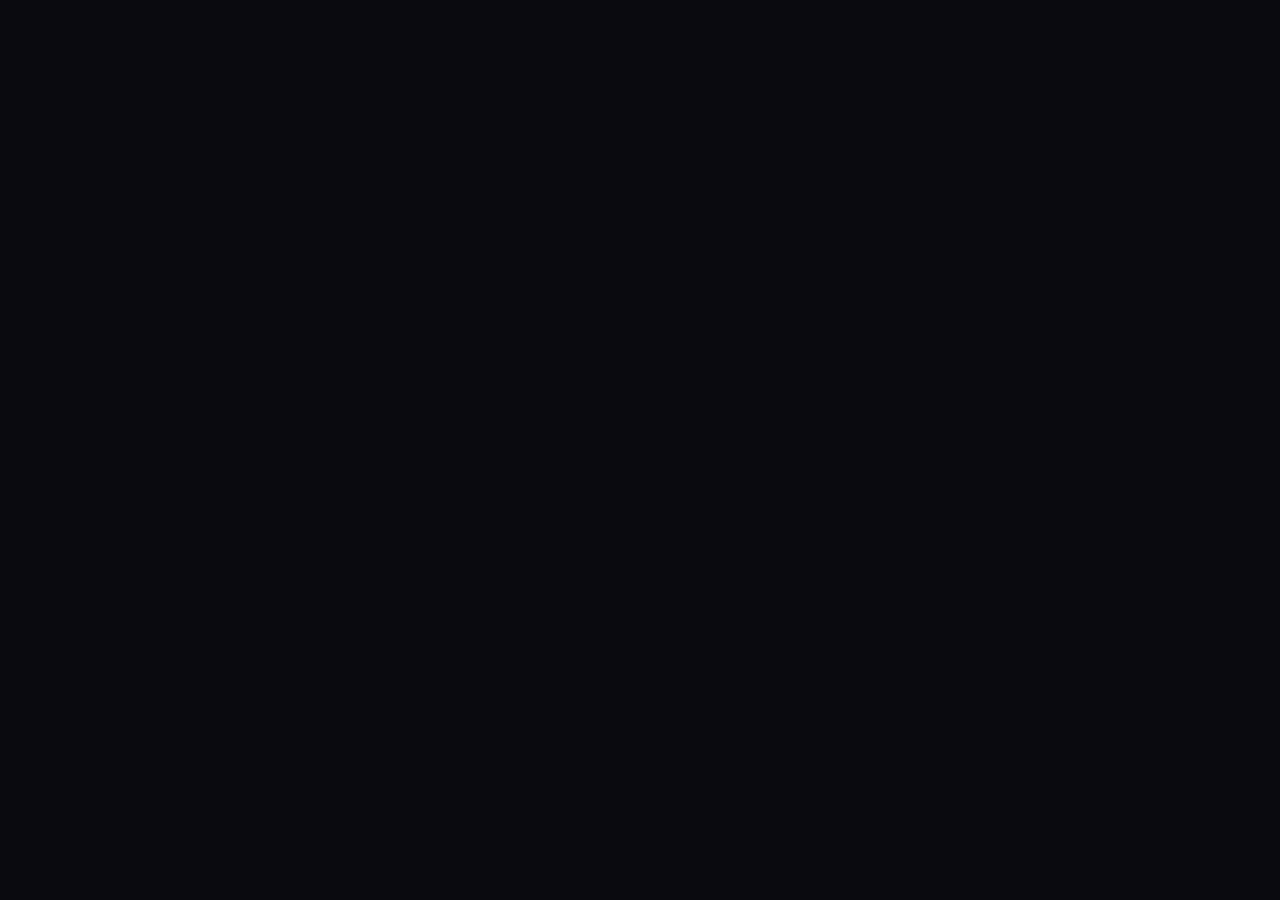
==== commit e9b4cc17: "Setup screen: one-tap copy of schema.sql" ====
--- a/index.html
+++ b/index.html
@@ -25,9 +25,10 @@
       <p class="dim">SwingDelay stores accounts and videos in the cloud (Supabase). Paste your project keys once — they're saved on this device.</p>
       <ol class="steps">
         <li>Create a free project at <b>supabase.com</b>.</li>
-        <li>In the SQL editor, run <b>supabase/schema.sql</b> from the app repo.</li>
+        <li>Tap the button below to copy the database SQL, then paste it into your project's <b>SQL Editor</b> and run it.</li>
         <li>Copy your <b>Project URL</b> and <b>anon key</b> (Project Settings → API) below.</li>
       </ol>
+      <button id="copySqlBtn" class="btn sm">⧉ Copy database SQL</button>
       <label class="field"><span>Project URL</span><input id="setupUrl" type="url" placeholder="https://xyz.supabase.co" autocomplete="off"/></label>
       <label class="field"><span>Anon key</span><input id="setupKey" type="text" placeholder="eyJ..." autocomplete="off"/></label>
       <button id="setupSave" class="btn primary big">Save &amp; continue</button>
@@ -115,6 +116,7 @@
       <div class="crow">
         <button id="autoClipBtn" class="tbtn on" style="flex:1">✂️ Auto-clip: On</button>
         <button id="sensBtn" class="tbtn">Sensitivity: Med</button>
+        <button id="zoomBtn" class="tbtn">1×</button>
       </div>
       <p class="hint">Front camera shows true left/right — a lefty looks left-handed.</p>
     </div>
--- a/styles.css
+++ b/styles.css
@@ -0,0 +1,116 @@
+:root{
+  --bg:#0a0a0f; --panel:#141419; --line:#26262e; --txt:#f5f5f7; --dim:#a1a1aa;
+  --red:#e5484d; --green:#30a46c; --blue:#3e9bff; --amber:#f5a524;
+}
+*{box-sizing:border-box;-webkit-tap-highlight-color:transparent;}
+html,body{height:100%;margin:0;padding:0;}
+body{
+  background:var(--bg); color:var(--txt);
+  font-family:-apple-system,BlinkMacSystemFont,"SF Pro Text",system-ui,sans-serif;
+  max-width:640px; margin:0 auto; height:100%; height:100dvh;
+  overflow:hidden; overscroll-behavior:none;
+  user-select:none; -webkit-user-select:none;
+}
+button{font-family:inherit;}
+#app{height:100%;display:flex;flex-direction:column;}
+.screen{flex:1;display:flex;flex-direction:column;min-height:0;}
+.screen[hidden]{display:none;}
+.wrap{flex:1;overflow-y:auto;-webkit-overflow-scrolling:touch;padding:14px;min-height:0;}
+.wrap.narrow{max-width:420px;margin:0 auto;width:100%;display:flex;flex-direction:column;gap:12px;justify-content:center;}
+.logo{font-size:30px;letter-spacing:3px;font-weight:800;margin:0 0 6px;text-align:center;}
+.logo span{color:var(--red);}
+.logo.sm{font-size:18px;letter-spacing:2px;margin:0;text-align:left;}
+h2{font-size:20px;margin:0;}
+h3{font-size:15px;color:var(--dim);margin:16px 0 8px;text-transform:uppercase;letter-spacing:1px;}
+.dim{color:var(--dim);}
+.sm{font-size:12px;}
+.err{color:#ff8589;font-size:14px;}
+.topbar{display:flex;align-items:center;justify-content:space-between;gap:10px;
+  padding:calc(env(safe-area-inset-top,0px) + 10px) 14px 10px;border-bottom:1px solid var(--line);background:var(--panel);}
+.topbar h2{flex:1;text-align:center;font-size:17px;}
+.btn{background:#1c1c22;color:var(--txt);border:1px solid var(--line);border-radius:12px;
+  font-size:15px;font-weight:700;padding:12px 16px;}
+.btn.primary{background:var(--red);border:0;color:#fff;}
+.btn.big{font-size:18px;padding:16px;}
+.btn.sm{font-size:13px;padding:9px 12px;}
+.btn.ghost{background:transparent;}
+.btn.danger{color:var(--red);border-color:#4a2226;}
+.tbtn{background:#1c1c22;color:var(--txt);border:1px solid var(--line);border-radius:12px;
+  font-size:14px;font-weight:700;padding:11px 12px;}
+.tbtn.on{border-color:var(--green);color:var(--green);}
+.tbtn.danger{color:var(--red);border-color:#4a2226;}
+.chip{background:#1c1c22;color:var(--txt);border:1px solid var(--line);border-radius:999px;
+  padding:9px 16px;font-size:14px;font-weight:700;max-width:60%;white-space:nowrap;overflow:hidden;text-overflow:ellipsis;}
+.seg{display:flex;background:#1c1c22;border:1px solid var(--line);border-radius:12px;overflow:hidden;}
+.seg button{flex:1;background:transparent;border:0;color:var(--dim);font-size:14px;font-weight:700;padding:11px 0;}
+.seg button.on{background:var(--red);color:#fff;}
+.field{display:flex;flex-direction:column;gap:6px;}
+.field span{font-size:13px;color:var(--dim);font-weight:600;}
+.field input,.field select,textarea,input[type=text],input[type=email],input[type=password],input[type=url]{
+  background:#1c1c22;border:1px solid var(--line);color:var(--txt);border-radius:12px;
+  font-size:16px;padding:12px;font-family:inherit;width:100%;}
+textarea{resize:vertical;}
+.card{background:var(--panel);border:1px solid var(--line);border-radius:14px;padding:14px;margin-bottom:10px;}
+.card.form{display:flex;flex-direction:column;gap:10px;}
+.rowhead{display:flex;align-items:center;justify-content:space-between;margin-bottom:12px;}
+.code{font-size:26px;font-weight:800;letter-spacing:3px;color:var(--amber);margin:8px 0;}
+.invite{display:flex;flex-direction:column;gap:8px;}
+.steps{color:var(--dim);font-size:14px;line-height:1.7;padding-left:20px;}
+.hrow{display:flex;align-items:center;gap:10px;background:var(--panel);border:1px solid var(--line);
+  border-radius:14px;padding:13px 14px;margin-bottom:10px;}
+.hrow .nm{flex:1;min-width:0;}
+.hrow .nm b{display:block;font-size:16px;}
+.hrow .nm small{color:var(--dim);font-size:12px;}
+.badge{font-size:12px;font-weight:800;border-radius:8px;padding:4px 8px;background:#1c1c22;border:1px solid var(--line);color:var(--amber);}
+/* camera */
+#screen-camera .topbar{justify-content:space-between;}
+#stage{flex:1;position:relative;background:#000;min-height:0;overflow:hidden;}
+#stage video{position:absolute;inset:0;width:100%;height:100%;object-fit:cover;background:#000;}
+#delayStage{position:absolute;inset:0;}
+#dpB{opacity:0;}
+.overlay{position:absolute;inset:0;display:flex;flex-direction:column;gap:14px;align-items:center;justify-content:center;
+  background:rgba(0,0,0,.72);text-align:center;padding:24px;z-index:5;}
+.overlay[hidden]{display:none;}
+.overlay p{color:var(--dim);font-size:14px;line-height:1.5;margin:0;max-width:300px;}
+#warmup{font-size:15px;color:var(--dim);letter-spacing:1px;}
+#warmup .dot{display:inline-block;width:8px;height:8px;border-radius:50%;background:var(--amber);margin-right:8px;animation:blink 1s infinite;}
+@keyframes blink{50%{opacity:.2;}}
+.warmup-inner{font-size:15px;letter-spacing:1px;}
+#recDot{position:absolute;top:12px;left:14px;z-index:4;display:flex;align-items:center;gap:6px;font-size:12px;font-weight:700;
+  background:rgba(0,0,0,.55);padding:6px 10px;border-radius:999px;}
+#recDot[hidden]{display:none;}
+#recDot i{width:9px;height:9px;border-radius:50%;background:var(--red);animation:blink 1.2s infinite;}
+#camMode{position:absolute;top:12px;right:14px;z-index:4;font-size:12px;font-weight:700;background:rgba(0,0,0,.55);padding:6px 10px;border-radius:999px;}
+#camMode[hidden]{display:none;}
+#poseBadge{position:absolute;bottom:12px;right:14px;z-index:4;font-size:11px;font-weight:800;letter-spacing:1px;
+  background:rgba(48,164,108,.25);border:1px solid var(--green);color:var(--green);padding:5px 9px;border-radius:8px;}
+#poseBadge[hidden]{display:none;}
+.errbox{background:#2a1215;border:1px solid #5c2228;border-radius:14px;padding:14px;max-width:330px;}
+.errbox b{color:#ff8589;}
+.controls{background:var(--panel);border-top:1px solid var(--line);padding:10px 14px calc(env(safe-area-inset-bottom,0px) + 12px);}
+.crow{display:flex;align-items:center;gap:10px;margin-bottom:10px;}
+.crow:last-child{margin-bottom:0;}
+.clabel{font-size:13px;color:var(--dim);font-weight:600;min-width:52px;}
+#delayRange{flex:1;accent-color:var(--red);height:32px;}
+#delayVal{font-size:14px;font-weight:800;min-width:52px;text-align:right;}
+.hint{font-size:12px;color:var(--dim);text-align:center;margin:2px 0 0;}
+/* library */
+.filters{flex-wrap:wrap;}
+.grid{display:grid;grid-template-columns:1fr 1fr;gap:10px;}
+.scard{background:var(--panel);border:1px solid var(--line);border-radius:12px;overflow:hidden;}
+.scard video{width:100%;aspect-ratio:16/9;background:#000;display:block;}
+.scard .meta{padding:8px 10px;font-size:12px;}
+.scard .meta b{display:block;font-size:13px;}
+.scard .meta small{color:var(--dim);}
+.scard .fav{color:var(--amber);}
+/* detail */
+#detVideo{width:100%;border-radius:12px;background:#000;max-height:38vh;}
+#scrub{flex:1;accent-color:var(--red);}
+.tags{display:flex;flex-wrap:wrap;gap:8px;}
+.tagchip{background:#1c1c22;border:1px solid var(--line);border-radius:999px;padding:7px 12px;font-size:13px;font-weight:700;}
+.tagchip .x{color:var(--red);margin-left:6px;}
+.empty{color:var(--dim);text-align:center;padding:32px 20px;font-size:14px;line-height:1.6;}
+#toast{position:fixed;left:50%;bottom:calc(env(safe-area-inset-bottom,0px) + 90px);transform:translateX(-50%) translateY(20px);
+  background:#232329;color:var(--txt);border:1px solid var(--line);border-radius:999px;padding:11px 20px;font-size:14px;
+  font-weight:600;opacity:0;pointer-events:none;transition:opacity .25s,transform .25s;z-index:99;max-width:88%;text-align:center;}
+#toast.show{opacity:1;transform:translateX(-50%) translateY(0);}
